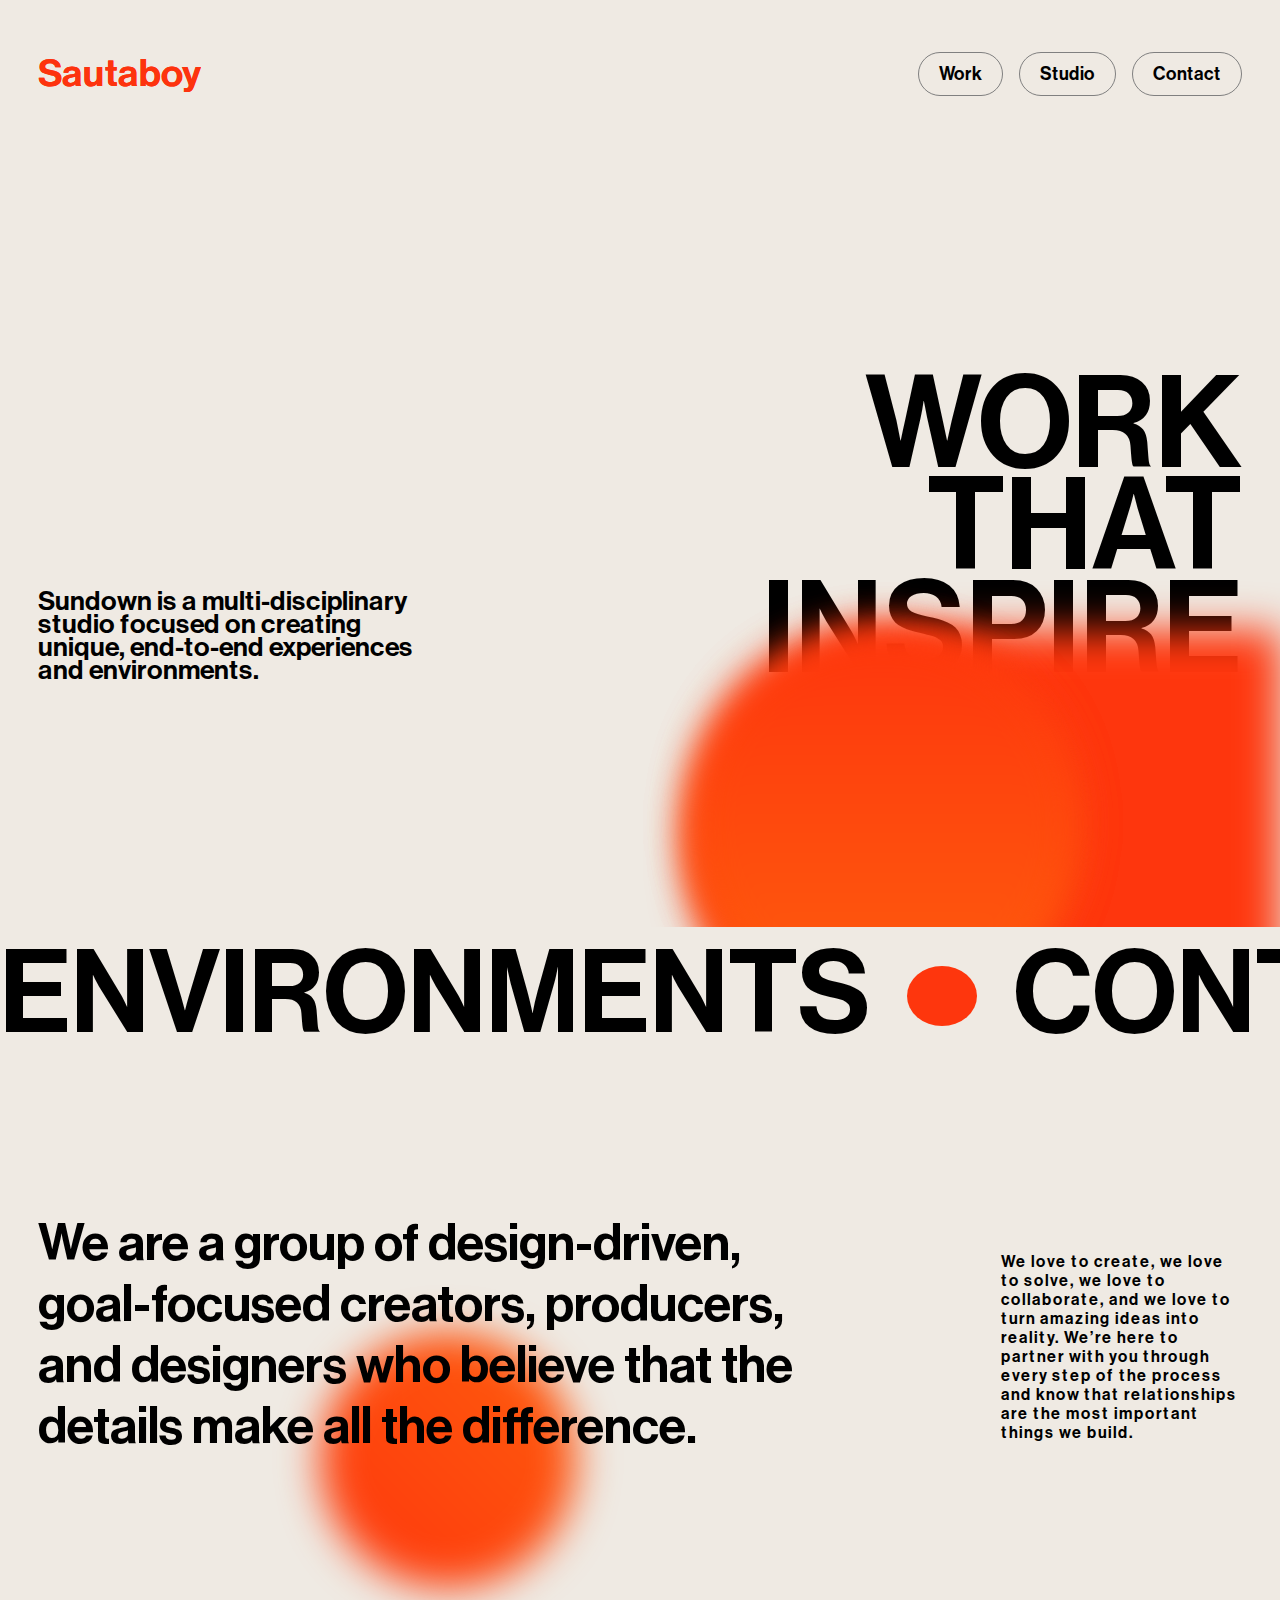
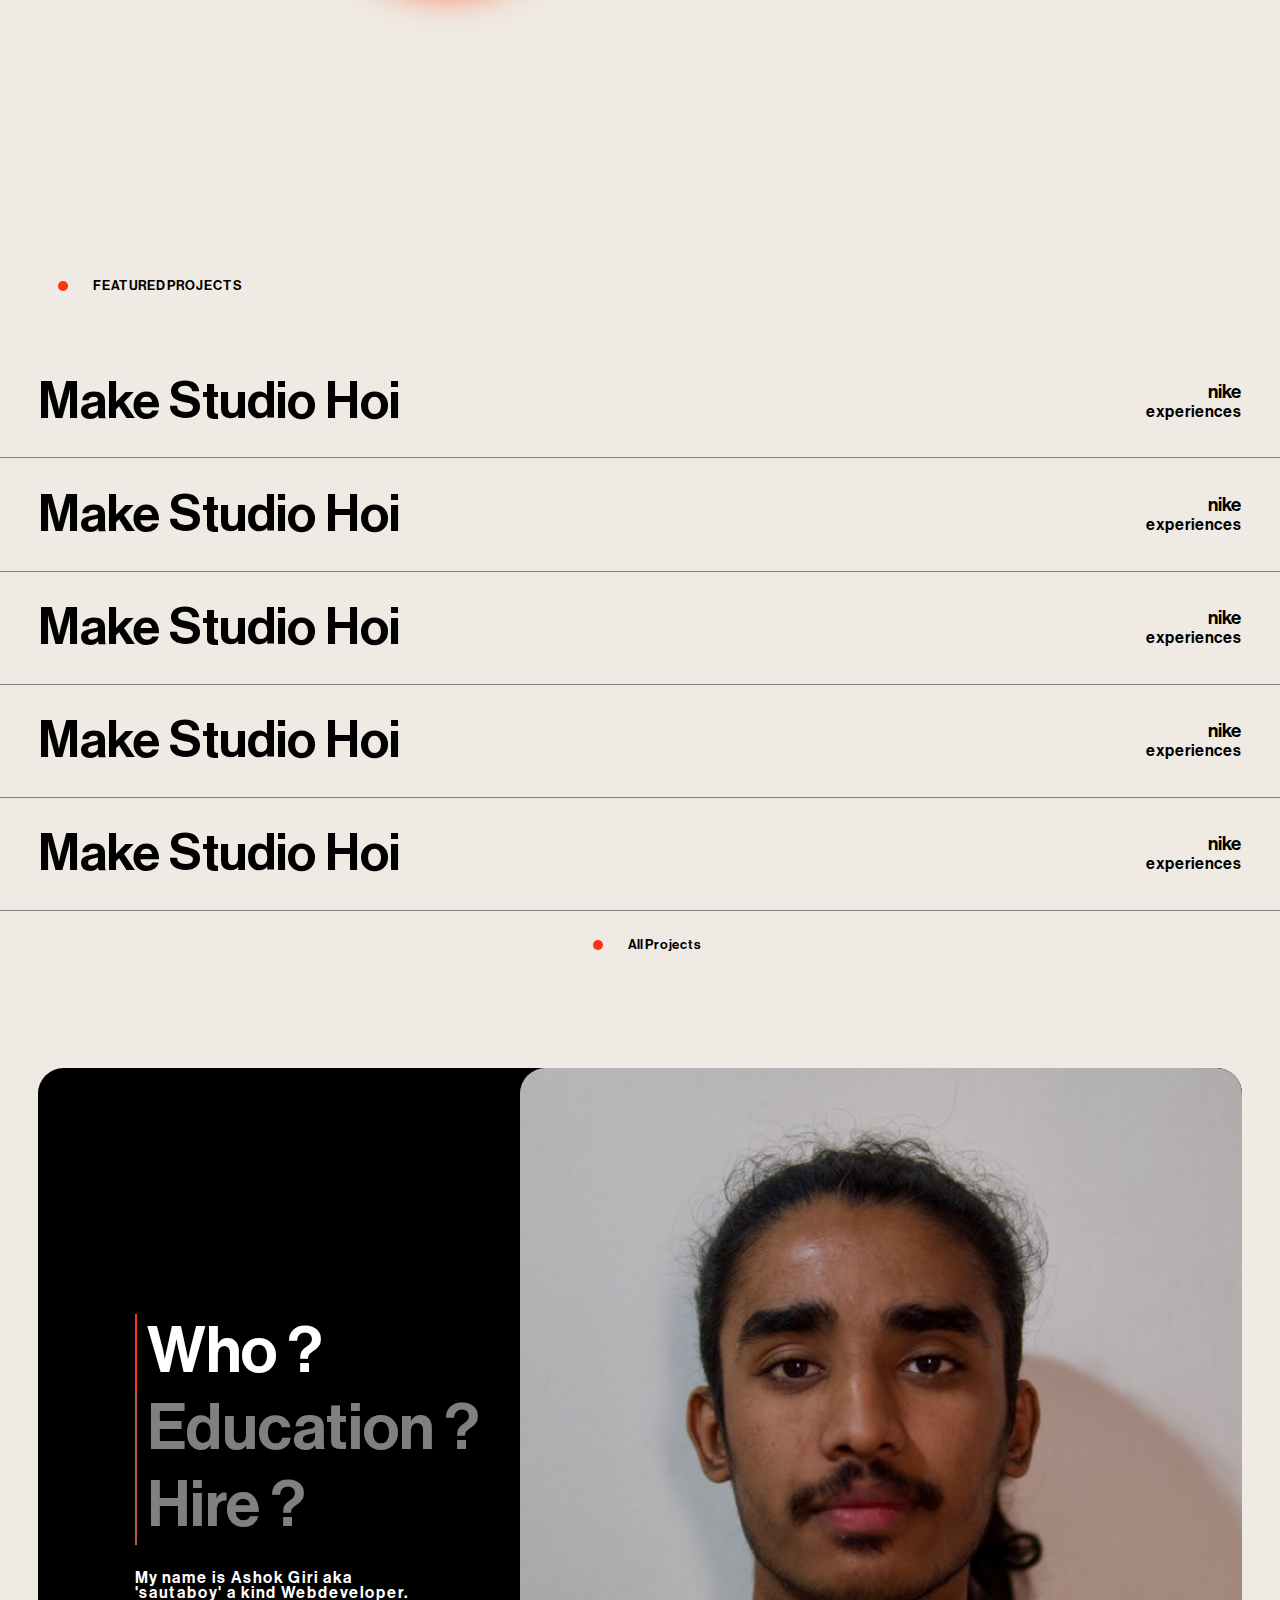
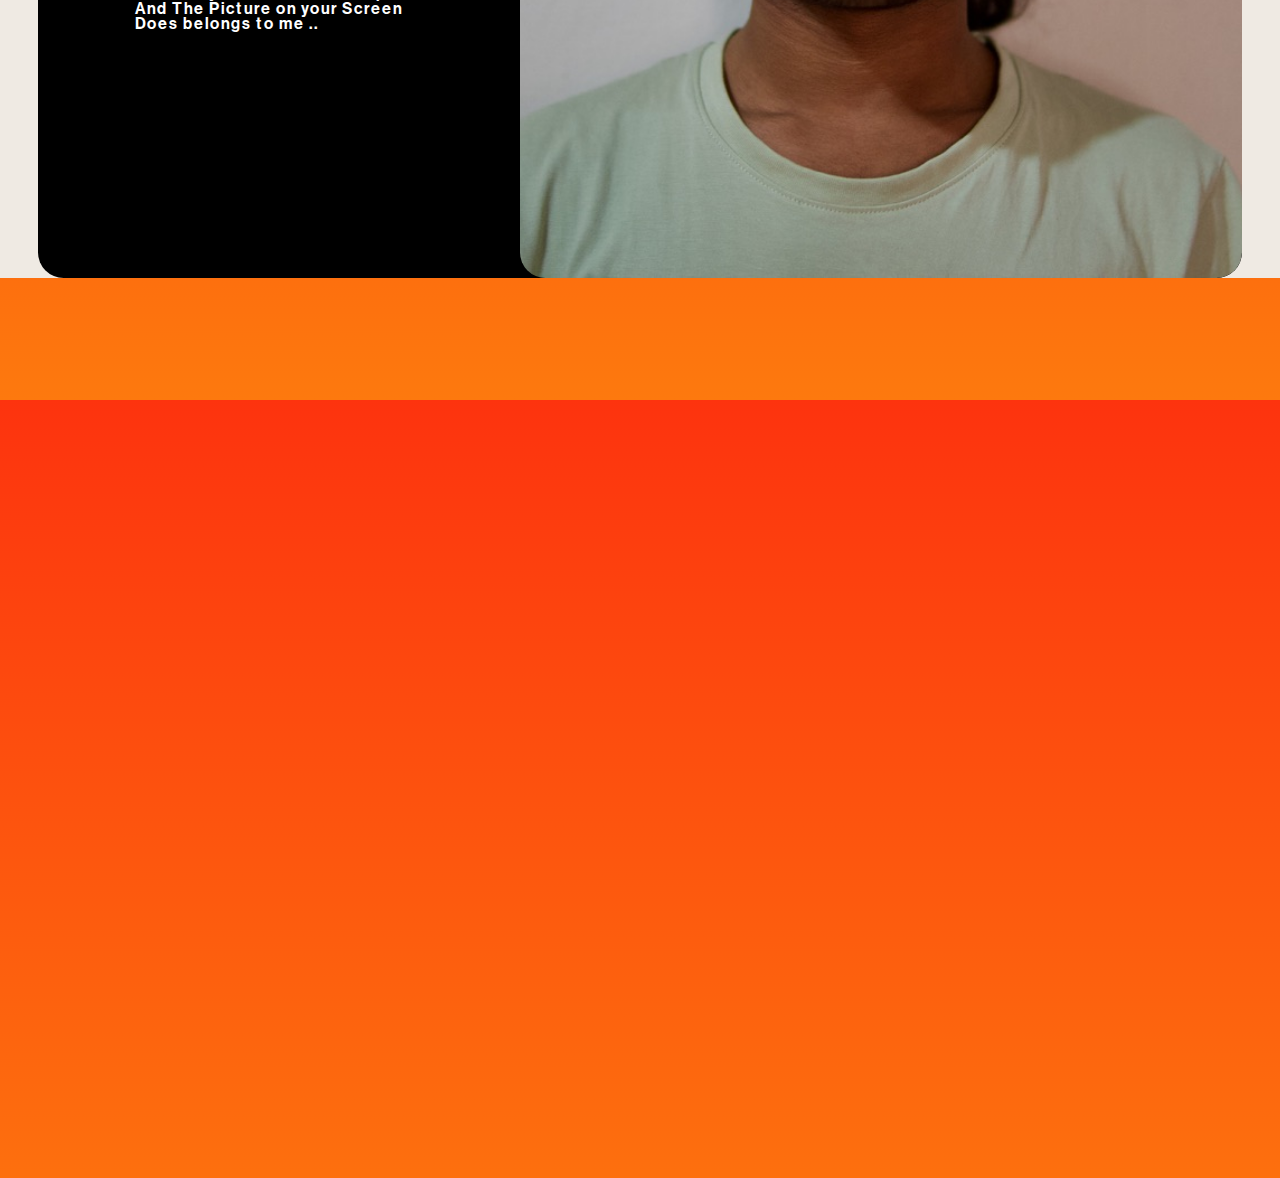
==== index.html @ 33986dba "done" ====
<!DOCTYPE html>
<html lang="en">

<head>
    <meta charset="UTF-8">
    <meta name="viewport" content="width=device-width, initial-scale=1.0">
    <title>Sundown Studio</title>
    <link rel="shortcut icon" href="./icon.png" type="image/x-icon">
    <link rel="stylesheet" href="https://cdn.jsdelivr.net/npm/locomotive-scroll@3.5.4/dist/locomotive-scroll.css">


    <link href="https://cdn.jsdelivr.net/npm/remixicon@4.1.0/fonts/remixicon.css" rel="stylesheet" />


    <link rel="stylesheet" href="style.css">

</head>

<body>


    <div id="main">
        <!-- <div class="loader">
            <h1>Work</h1>
            <h1>flow</h1>
            <h1>done</h1>
        </div> -->

        <div id="page-1" class="work">
            <nav>
                <a href="" class="sautaboy index-page">sautaboy</a>

                <!-- menu for phone -->
                <div class="phone-nav">
                    <a href="" class="sautaboy index-page">sautaboy</a>

                    <a class="menu-btn">
                        <i class="ri-close-line"></i>
                        <i class="ri-menu-line"></i>
                        <span>menu</span>
                    </a>

                </div>

                <div class="navlist">
                    <a href="/work.html">
                        <span>work</span>
                    </a>
                    <a href="">
                        <span>studio</span>
                    </a>
                    <a href="/contact.html">
                        <span>contact</span>
                    </a>

                </div>
            </nav>


            <div id="center">
                <div id="left">
                    <h3>Sundown is a multi-disciplinary studio focused on creating unique, end-to-end experiences and
                        environments.</h3>
                </div>
                <div id="right">
                    <h1>
                        WORK
                        <br>
                        THAT
                        <br>
                        INSPIRE
                    </h1>
                </div>
            </div>

            <div id="hero-shape">
                <div id="hero-1"></div>
                <div id="hero-2"></div>
                <div id="hero-3"></div>
            </div>

            <video
                src="https://player.vimeo.com/progressive_redirect/playback/822063732/rendition/1080p/file.mp4?loc=external&signature=79851f90dc501a79b69488c261bfb3c1db78d45a4eba6d058173e6f9576f6186"
                autoplay loop muted>
            </video>
        </div>
        <div id="page-2">
            <div id="moving-text">
                <div class="con">
                    <h1>ENVIRONMENTS
                    </h1>
                    <div class="circle"></div>
                    <h1>
                        CONTENT
                    </h1>
                    <div class="circle"></div>
                    <h1>EXPERIENCES
                    </h1>
                    <div class="circle"></div>

                </div>

                <div class="con">
                    <h1>ENVIRONMENTS</h1>
                    <div class="circle"></div>
                    <h1>
                        CONTENT
                    </h1>
                    <div class="circle"></div>
                    <h1>EXPERIENCES
                    </h1>
                    <div class="circle"></div>

                </div>
                <div class="con">
                    <h1>ENVIRONMENTS
                    </h1>
                    <div class="circle"></div>
                    <h1>
                        CONTENT
                    </h1>
                    <div class="circle"></div>
                    <h1>EXPERIENCES
                    </h1>
                    <div class="circle"></div>

                </div>


            </div>

            <div id="page-2-bottom">
                <div class="left">
                    <h1>We are a group of design-driven, goal-focused creators, producers, and designers who believe
                        that the details make all
                        the difference.</h1>
                </div>
                <div class="right">
                    <img src="https://assets-global.website-files.com/64d3dd9edfb41666c35b15b7/64d3dd9edfb41666c35b15d1_Holding_thumb-p-800.jpg"
                        alt="">
                    <p>
                        We love to create, we love to solve, we love to collaborate, and we love to turn amazing ideas
                        into reality. We’re here
                        to partner with you through every step of the process and know that relationships are the most
                        important things we
                        build.

                    </p>
                </div>
                <div id="gooey"></div>
            </div>
        </div>

        <!-- fixed image -->
        <div id="fixed-image">
        </div>
        <div id="page-3" class="elem-container">
            <div class="featured-project">
                <div class="circle dot"></div>
                <h5>FEATURED PROJECTS</h5>
                <i class="ri-arrow-down-double-line"></i>
            </div>
            <a href="#" class="elem"
                data-image="https://images.unsplash.com/photo-1682686581264-c47e25e61d95?q=80&w=3387&auto=format&fit=crop&ixlib=rb-4.0.3&ixid=M3wxMjA3fDF8MHxwaG90by1wYWdlfHx8fGVufDB8fHx8fA%3D%3D">
                <img src="" alt="">

                <h1>make studio hoi</h1>
                <div>
                    <h3>nike</h3>
                    <h4>experiences</h4>
                </div>
            </a>

            <a href="#" class="elem"
                data-image="https://images.unsplash.com/photo-1524005552021-ae918bff36ae?q=80&w=3387&auto=format&fit=crop&ixlib=rb-4.0.3&ixid=M3wxMjA3fDB8MHxwaG90by1wYWdlfHx8fGVufDB8fHx8fA%3D%3D">
                <img src="" alt="">
                <h1>make studio hoi</h1>
                <div>
                    <h3>nike</h3>
                    <h4>experiences</h4>
                </div>
            </a>
            <a href="#" class="elem"
                data-image="https://images.unsplash.com/photo-1494475673543-6a6a27143fc8?q=80&w=3387&auto=format&fit=crop&ixlib=rb-4.0.3&ixid=M3wxMjA3fDB8MHxwaG90by1wYWdlfHx8fGVufDB8fHx8fA%3D%3D">
                <img src="" alt="">

                <h1>make studio hoi</h1>
                <div>
                    <h3>nike</h3>
                    <h4>experiences</h4>
                </div>
            </a>
            <a href="#" class="elem"
                data-image="https://images.unsplash.com/photo-1501426026826-31c667bdf23d?q=80&w=2983&auto=format&fit=crop&ixlib=rb-4.0.3&ixid=M3wxMjA3fDB8MHxwaG90by1wYWdlfHx8fGVufDB8fHx8fA%3D%3D">
                <img src="" alt="">

                <h1>make studio hoi</h1>
                <div>
                    <h3>nike</h3>
                    <h4>experiences</h4>
                </div>
            </a>
            <a href="#" class="elem"
                data-image="https://images.unsplash.com/photo-1706743793262-cdc71138ea90?q=80&w=3387&auto=format&fit=crop&ixlib=rb-4.0.3&ixid=M3wxMjA3fDB8MHxwaG90by1wYWdlfHx8fGVufDB8fHx8fA%3D%3D">
                <img src="" alt="">

                <h1>make studio hoi</h1>
                <div>
                    <h3>nike</h3>
                    <h4>experiences</h4>
                </div>
            </a>
            <!-- many more -->
            <a href="#" class="many-more">
                <div class="circle dot"></div>
                <h5>all projects</h5>
                <i class="ri-arrow-right-double-fill"></i>
            </a>

        </div>


        <div id="page-4">
            <div id="left">
                <div>
                    <h1 image="./main-image.jpeg"
                        content="My name is Ashok Giri aka 'sautaboy' a kind Webdeveloper. And The Picture on your Screen Does belongs to me ..">
                        Who ?
                    </h1>
                    <h1 image="https://images.unsplash.com/photo-1474552226712-ac0f0961a954?q=80&w=3271&auto=format&fit=crop&ixlib=rb-4.0.3&ixid=M3wxMjA3fDB8MHxwaG90by1wYWdlfHx8fGVufDB8fHx8fA%3D%3D"
                        content="Project Content">
                        Education ?
                    </h1>
                    <h1 image="https://images.unsplash.com/photo-1513279922550-250c2129b13a?q=80&w=3270&auto=format&fit=crop&ixlib=rb-4.0.3&ixid=M3wxMjA3fDB8MHxwaG90by1wYWdlfHx8fGVufDB8fHx8fA%3D%3D"
                        content="If you want to hire me Hire , Dont Wan't to hire ? Fuck Up">
                        Hire ?
                    </h1>
                </div>

                <p>

                </p>
            </div>
            <div id="right">
                <div id="image"></div>
            </div>

        </div>
    </div>


    <div id="page-6">

    </div>


    </div>



    <div id="footer">
        <form id="first" action="/index.html">
            <div>
                <h1>work</h1>
                <h1>code</h1>
                <h1>contact</h1>
            </div>
            <div>
                <p>
                    Get industry insights and creative
                    <br>
                    inspiration straight to your inbox.
                </p>
                <label for="">
                    <input type="text" name="email" id="" placeholder="email me">
                    <button>
                        <i class="ri-arrow-right-line"></i>
                    </button>
                </label>
            </div>
        </form>

        <span id="sautaboy">
            <h1 id="s">s</h1>
            <h1>autaboy</h1>
        </span>

        <div id="socialMedia">
            <a href="">
                Copyright © Sundown Studio
            </a>
            <a href="https://x.com/sautaboy" target="_blank">X</a>
            <a href="https://instagram.com/sautaboy" target="_blank">Instagram</a>
            <a href="https://www.linkedin.com/in/ashok-giri-5393322a2/" target="_blank">LinkedIn</a>
        </div>

        <div id="footer-gooey"></div>

    </div>


    <script src="https://cdn.jsdelivr.net/npm/locomotive-scroll@3.5.4/dist/locomotive-scroll.js"></script>



    <script src="https://cdnjs.cloudflare.com/ajax/libs/gsap/3.12.5/ScrollTrigger.min.js"
        integrity="sha512-onMTRKJBKz8M1TnqqDuGBlowlH0ohFzMXYRNebz+yOcc5TQr/zAKsthzhuv0hiyUKEiQEQXEynnXCvNTOk50dg=="
        crossorigin="anonymous" referrerpolicy="no-referrer"></script>


    <script src="script.js"></script>
</body>

</html>
---- style.css ----
@font-face {
    font-family: neu;
    src: url(./moto.ttf);
}

@font-face {
    font-family: neuThin;
    src: url(./NeueHaasDisplayThin.ttf);
}




* {
    margin: 0;
    padding: 0;
    list-style: none;
    text-decoration: none;
    box-sizing: border-box;
    font-family: neu;

}

html,
body {
    background: linear-gradient(#FD330E, #fd790e);
    height: 100vh;
    width: 100%;
}

.loader {
    height: 100vh;
    position: fixed;
    top: 0;
    width: 100vw;
    z-index: 999;
    background: #000;
    transition: .3s ease-in-out;
    display: flex;
    flex-direction: column;
    align-items: center;
    justify-content: center;

}



.loader h1 {
    font-size: 3vw;
    text-transform: capitalize;
    color: #fff;
    color: transparent;
    background: linear-gradient(to right, orange, red);
    -webkit-background-clip: text;
    position: absolute;
    opacity: 0;
    animation: loadText 1s linear;
}

.loader h1:nth-child(1) {
    animation-delay: 1s;
}

.loader h1:nth-child(2) {
    animation-delay: 2s;
}

.loader h1:nth-child(3) {
    animation-delay: 3s;
}

@keyframes loadText {
    0% {
        opacity: 0;
    }

    10% {
        opacity: 1;
    }

    90% {
        opacity: 1;
    }

    100% {
        opacity: 0;
    }
}

.menu-btn {
    display: none;
}

.sautaboy.index-page {
    color: #FD330E;
    font-size: 3vw;
    text-transform: capitalize;
    position: relative;
    overflow: hidden;
}

.sautaboy.index-page::after {
    content: "Sautaboy";
    position: absolute;
    width: 100%;
    height: 20px;
    color: #FD330E;
    transition: .2s ease-in-out;
    left: 0;
    top: 0;
}


.sautaboy.index-page:hover::after {
    top: -100%;
}


body,
html {
    height: 100%;
    width: 100%;
}

#main {
    position: relative;
    z-index: 10;
}

#page-1 {
    min-height: 100vh;
    width: 100%;
    position: relative;
    padding: 2vw 3vw;
    background: #EFEAE3;
}

#page-1 nav {
    display: flex;
    justify-content: space-between;
    align-items: center;
    padding: 2vw 0;
}

.navlist {
    display: flex;
    gap: 1rem;
    align-items: center;
}

.navlist a,
.menu-btn {
    font-size: 18px;
    text-transform: capitalize;
    border: 1px solid gray;
    border-radius: 50px;
    padding: 10px 20px;
    font-weight: 100;
    position: relative;
    overflow: hidden;
    color: #000;
    pointer-events: initial;
}

.navlist a:hover span {
    color: white;
    position: relative;
    z-index: 9;
}

.phone-nav .sautaboy.index-page {
    display: none;
}


.navlist a::after {
    content: "";
    position: absolute;
    height: 100%;
    width: 100%;
    background: #000;
    left: 0;
    bottom: -100%;
    border-radius: 50%;
    transition: .2s ease-in-out;
}

.navlist a:hover::after {
    bottom: 0;
    border-radius: 0%;
}

#center {
    width: 100%;
    height: 65vh;
    display: flex;
    justify-content: space-between;
    align-items: flex-end;
    padding-bottom: 2vw;
}

#center #left h3 {
    width: 30vw;
    font-size: 2vw;
    font-family: neu;
    font-size: 2.1vw;
    line-height: 1.8vw;
}

#center #right h1 {
    font-size: 10vw;
    line-height: 8vw;
    text-align: right;
}

#page-1 video {
    width: 100%;
    border-radius: 15px;
    margin-top: 3vw;
    position: relative;

}

#hero-shape {
    position: absolute;
    right: 0;
    width: 46vw;
    height: 36vw;
    top: 70vh;

}

#hero-1 {
    height: 100%;
    width: 100%;
    background: #FE360D;
    border-top-left-radius: 50%;
    border-bottom-left-radius: 50%;
    filter: blur(20px);
    position: absolute;
}

#hero-2 {
    width: 100%;
    border-top-left-radius: 50%;
    border-bottom-left-radius: 50%;
    filter: blur(20px);
    height: 30vw;
    width: 30vw;
    border-radius: 50%;
    position: absolute;
    animation: anime2 3s linear infinite alternate;
    background: linear-gradient(#FE360D, #fe5d0d);
}

#hero-3 {
    height: 30vw;
    width: 30vw;
    background: linear-gradient(#FE360D, #fe5d0d);
    border-radius: 50%;
    filter: blur(20px);
    position: absolute;
    animation: anime1 2s linear infinite alternate;
}

@keyframes anime1 {
    from {
        transform: translate(10%, 10%);
    }

    to {
        transform: translate(-10%, 10%);
    }
}

@keyframes anime2 {
    from {
        transform: translate(53%, 10%);
    }

    to {
        transform: translate(-10%, 10%);
    }
}

#page-2 {
    min-height: 100vh;
    width: 100%;
    position: relative;
    background: #EFEAE3;
}


#moving-text {
    display: flex;
    align-items: center;
    overflow-x: auto;
}

#moving-text::-webkit-scrollbar {
    display: none;
}

.con {
    display: flex;
    gap: 1rem;
    align-items: center;
    animation: moveText 10s linear infinite;
}

.con h1 {
    font-size: 9vw;
}

.circle {
    background: #FE360D;
    height: 60px;
    width: 70px;
    border-radius: 50%;
    margin: 0 20px;
}

@keyframes moveText {
    from {
        transform: translateX(0);
    }

    to {
        transform: translateX(-100%);
    }
}

#page-2-bottom {
    width: 100%;
    display: flex;
    justify-content: space-between;
    min-height: 60vh;
    align-items: center;
    padding: 0 3vw;
}

#page-2-bottom .left {
    width: 60vw;
}

#page-2-bottom .left h1 {
    font-size: 4vw;
    position: relative;
    z-index: 1;
}

#page-2-bottom .right {
    width: 20%;
    display: flex;
    flex-direction: column;
    gap: 2vw;
    letter-spacing: 1px;
}

#page-2-bottom .right img {
    border-radius: 10px;
    font-family: neu;
    pointer-events: none;
}

#gooey {
    height: 20vw;
    width: 20vw;
    border-radius: 50%;
    background: linear-gradient(to top right, #FE360D, #fe5d0d);
    position: absolute;
    left: 25%;
    top: 45%;
    filter: blur(20px);
    animation: gooey 3s linear infinite alternate;
}

@keyframes gooey {
    from {
        transform: translate(10%, -10%) skew(0);
    }

    to {
        transform: translate(-10%, 10%)skew(10deg);
    }
}

#page-3 {
    min-height: fit-content;
    width: 100%;
    position: relative;
    display: flex;
    flex-direction: column;
    background: #EFEAE3;
}

.featured-project {
    padding: 4vw 3vw;
    display: flex;
    align-items: center;
    justify-content: flex-start;
    gap: 5px;
}

.circle.dot {
    height: 10px;
    width: 10px;
    background: #FD330E;
}

.featured-project i {
    color: #111;
}

#page-3 .elem {
    display: flex;
    justify-content: space-between;
    padding: 2vw 3vw;
    align-items: center;
    border-bottom: 1px solid gray;
    position: relative;
    overflow: hidden;
    color: #000;
    pointer-events: initial;
}

#page-3 .elem h1 {
    font-size: 4vw;
    text-transform: capitalize;
}

#page-3 .elem div {
    display: flex;
    flex-direction: column;
    text-align: right;
}

#page-3 .elem img {
    display: none;
}

#page-3 .elem::after {
    content: "";
    position: absolute;
    background: #FF9832;
    width: 100%;
    height: 100%;
    left: 0;
    top: -100%;
    transition: .2s ease-in-out;
}

#page-3 .elem:hover::after {
    top: 0%;
}

#page-3 .elem:hover h1,
#page-3 .elem:hover div {
    position: relative;
    z-index: 9;
    background-image: url();
}

#fixed-image {
    width: 25vw;
    border-radius: 20px;
    height: 33vw;
    position: fixed;
    left: 50%;
    top: 30%;
    z-index: 9;
    display: none;
    background-repeat: no-repeat;
    background-size: cover;
    background-position: center;
    content-visibility: none;
    pointer-events: none;
}

#page-4 {
    min-height: 100vh;
    background: #EFEAE3;
    width: 100%;
    padding: 0 3vw;
    display: flex;
    justify-content: space-between;
    align-items: flex-end;

}

#page-4 #left {
    background: #000;
    width: 40%;
    height: 90vh;
    color: #fff;
    display: flex;
    align-items: center;
    justify-content: center;
    flex-direction: column;
    gap: 2vw;
    border-top-left-radius: 2vw;
    border-bottom-left-radius: 2vw;
}

#page-4 #left div {
    border-left: 2px solid gray;
    width: 60%;
    padding-left: 10px;
    display: flex;
    flex-direction: column;
}

#page-4 #left h1 {
    font-size: 5vw;
    text-wrap: nowrap;
    text-transform: capitalize;
    width: 60%;
    position: relative;
    cursor: pointer;
    opacity: .5;
}

#page-4 #left h1::before {
    content: "";
    position: absolute;
    left: -12px;
    height: 100%;
    background: #FD330E;
    width: 2px;
}

#page-4 #left p {
    width: 60%;
    letter-spacing: 1px;
    line-height: 1.2vw;
}

#page-4 #right {
    width: 60%;
    background: #000;
    height: 90vh;
    overflow: hidden;
    border-top-right-radius: 2vw;
    border-bottom-right-radius: 2vw;
}

#page-4 #right #image {
    height: 100%;
    width: 100%;
    background-size: cover;
    background-position: center;
    background-repeat: no-repeat;
    border-radius: 2vw;
    transition: .3s ease-in-out;
}


#page-5 {
    background: #EFEAE3;

    width: 100%;
    margin: 0 auto;
    min-height: 70vh;
    padding: 3vw;
    overflow: hidden;
    position: relative;
    display: flex;
    justify-content: flex-start;
    align-items: center;
    gap: 1vw;
    overflow-x: scroll;
}


.swiper-slide {
    text-align: center;
    font-size: 18px;
    display: flex;
    justify-content: center;
    align-items: center;
    min-width: calc(100% / 3);
    border-left: 1px solid gray;
    display: flex;
    flex-direction: column;
    padding: 1vw;
    min-height: 30vh;
    position: relative;
    justify-content: flex-end;
}

#page-5::-webkit-scrollbar {
    display: none;
}


.swiper-slide img {
    display: block;
    width: 110px;
    height: 110px;
    position: absolute;
    top: 5px;
    left: 5px;
}

#page-5 #circle {
    background: #FD330E;
    height: 120px;
    width: 120px;
    position: absolute;
    border-radius: 50%;
    display: flex;
    align-items: center;
    justify-content: center;
    transform: translate(-50%, -50%);
    display: none;
}

.many-more {
    text-align: center;
    margin: 2vw 0;
    text-transform: capitalize;
    display: flex;
    justify-content: center;
    align-items: center;
    gap: 5px;
    color: #000;
    /* cursor:all-scroll; */
}




#page-6 {
    height: 100vh;
}


#footer {
    height: 100vh;
    width: 100%;
    position: fixed;
    bottom: 0;
    z-index: 0;
    left: 0;
    background: linear-gradient(to right, #FD330E, #fd790e);
    width: 100%;
    overflow-x: hidden;
}

#footer #first {
    display: flex;
    justify-content: space-between;
    position: relative;
    top: 25%;
    padding: 0 3vw;
    align-items: center;
    color: #fff;
}

#footer #first div:nth-child(1) {
    display: flex;
    flex-direction: column;
    font-size: 1.2vw;
    text-transform: capitalize;
}

#footer #first div:nth-child(2) p {
    font-size: 1.3vw;
    letter-spacing: 2px;
}

#footer #first div:nth-child(2) {
    display: flex;
    flex-direction: column;
    gap: 1vw;
    width: 30%;
}

#footer #first div:nth-child(2) label {
    width: 100%;
    position: relative;
}


#footer #first div:nth-child(2) label input {
    width: 100%;
    padding: 2vh 0;
    text-transform: capitalize;
    background: none;
    outline: none;
    border: none;
    border-bottom: 1px solid rgba(142, 90, 90, 0.779);
    pointer-events: initial;
    color: #fff;
    display: flex;
    align-items: center;
    justify-content: space-between;
}

::placeholder {
    color: #ffffff80;
    letter-spacing: 1px;
}

#footer #first div:nth-child(2) label button {
    display: flex;
    align-items: center;
    position: absolute;
    right: 0;
    top: 50%;
    transform: translate(-50%, -50%);
    padding: 2px;
    cursor: pointer;
    border: none;
    border-radius: 50%;
}


#sautaboy {
    position: absolute;
    bottom: 5vh;
    font-weight: 800;
    text-align: center;
    text-transform: uppercase;
    width: 100%;
    display: flex;
    align-items: center;
    justify-content: center;
    z-index: 1;
}

#sautaboy h1 {
    font-size: 23vw;
    text-transform: lowercase;
    letter-spacing: 2px;
    color: #fff;
}

#sautaboy #s {
    text-transform: uppercase;
}

#socialMedia {
    background: #000;
    width: 100%;
    padding: 3vh 3vw;
    position: absolute;
    bottom: 0;
    display: flex;
    justify-content: space-between;
    border: 1px solid gray;
    border-left: none;
    border-right: none;
    z-index: 1;
}

#socialMedia a {
    color: #fff;
    letter-spacing: 1px;
    font-size: 1vw;
    pointer-events: initial;
}

#footer-gooey {
    background: #000;
    width: 110%;
    height: 70vh;
    border-top-left-radius: 80%;
    border-top-right-radius: 40%;
    filter: blur(30px);
    left: -5%;
    position: absolute;
    bottom: 0;
    z-index: 0;
    animation: foooterGooey 15s linear infinite alternate;
}

@keyframes foooterGooey {
    from {
        transform: translate(0%, 10%);
        border-top-right-radius: 10%;
        border-top-left-radius: 30%;
        border-top-left-radius: 90%;
    }

    to {
        transform: translate(0%, 10%);
        border-top-right-radius: 100%;
        border-top-left-radius: 10%;
        height: 40vh;
    }
}


@media (max-width: 920px) {

    .sautaboy.index-page {
        display: none;
    }


    .navlist {
        flex-direction: column;
        width: 100%;
        top: 10vh;
        position: absolute;
        text-align: right;
        align-items: flex-end;
        line-height: 3vh;
        border-top: 1px solid gray;
        padding: 3vh 1vh;
        height: 90vh;
        z-index: 9;
        transform: translateY(-150%);
        transition: .5s ease-in-out;
        gap: 1vh;
        background: #EFEAE3;
        height: 40vh;
    }

    .navlist.open {
        transform: translateY(0%);
    }

    .navlist a {
        border: none;
        font-size: 7vh;
        text-transform: uppercase;
        width: 100%;
        border-radius: 0px;
    }

    .navlist a:hover span {
        color: #000;
    }

    .navlist a::after {
        background: none;
        color: #000;
    }

    .menu-btn {
        display: flex;
        align-items: center;
        justify-content: space-between;
        gap: 10px;
    }

    .menu-btn i:nth-child(1) {
        display: none;
    }

    #page-1 {
        padding: 0;
    }

    #page-1 nav {
        padding: 0;
    }

    .phone-nav {
        display: flex;
        justify-content: space-between;
        position: relative;
        top: 0;
        width: 100%;
        align-items: center;
        overflow: hidden;
        height: 10vh;
        background: #EFEAE3;
        z-index: 999;
        padding: 0 3vw;
    }

    .phone-nav .sautaboy.index-page {
        display: block;
        font-size: 4vh;
        transition: .5s ease-in-out;
    }

    .phone-nav .sautaboy.index-page.open {
        font-size: 4vh;
        opacity: 0;
    }

    #center {
        width: 100%;
        height: initial;
        padding: 5vh 3vw;
        flex-direction: column-reverse;
        align-items: flex-end;
        gap: 2vh;
    }

    #center #left h3 {
        width: 80%;
        font-size: 3vh;
        line-height: initial;
        text-align: left;
    }


    #center #right h1 {
        font-size: 7vh;
        line-height: initial;
        text-align: right;
    }

    #hero-shape {
        top: 60vh;

    }

    #moving-text {
        padding-top: 2vh;
    }

    .con h1 {
        font-size: 5vh;
    }

    .circle {
        height: 30px;
        width: 30px;
        margin: 0 10px;
    }

    #page-2 {
        min-height: fit-content;
        padding: 6vh 0;
    }

    #page-2-bottom {
        flex-direction: column;
        align-items: center;
        justify-content: center;
        gap: 5vh;
        padding-top: 5vh;
        align-items: start;
    }


    #page-2-bottom .left {
        width: 90%;
    }

    #page-2-bottom .left h1 {
        font-size: 30px;
        position: relative;
        z-index: 1;
    }

    #page-2-bottom .right {
        width: 70%;
        gap: 3vh;
        position: relative;
        z-index: 1;
        font-size: 18px;
        font-family: neuThin;
    }

    #gooey {
        height: 40vh;
        width: 40vh;
        top: 35%;
    }

    #page-3 .elem {
        padding: 6vh 3vw;
        height: 60vh;
        flex-direction: column;
        align-items: flex-start;
        text-align: left;
        justify-content: flex-end;
        gap: 2vh;
    }

    #page-3 .elem div {
        text-align: left;
    }

    #page-3 .elem img {
        display: block;
        height: 80%;
        width: 100%;
        border-radius: 20px;
        object-fit: cover;
    }

    #page-3 .elem::after {
        content: "";
        position: absolute;
        background: transparent;
        width: 100%;
        height: 100%;
        left: 0;
        top: -100%;
        transition: .2s ease-in-out;
    }

    #page-3 .elem:hover::after {
        top: 0%;
    }


    #page-4 {
        flex-direction: column;
        align-items: center;
        justify-content: center;
    }

    #page-4 #left h1 {
        font-size: 5vh;
        width: 100%;
    }

    #page-4 #left p {
        width: 60%;
        letter-spacing: 1px;
        line-height: initial;
    }

    #page-4 #left {
        width: 100%;
        height: 45vh;
        gap: 4vh;
        border-radius: initial;

    }

    #page-4 #right {
        width: 98%;
        height: 45vh;
        border-radius: initial;
        overflow: initial;
        border-radius: 5vh;
        position: relative;
        bottom: 2vh;
    }

    #footer {
        height: 70vh;
        overflow: hidden;
        bottom: 0;
    }


    #page-1,
    #page-2,
    #page-3,
    #page-4 {
        overflow-x: hidden;
    }

    #page-6 {
        height: 70vh;
    }

    #footer #first {
        top: initial;
        align-items: flex-start;
        top: 10%;
        flex-direction: column;
        width: 100%;
        gap: 3vh;

    }

    #footer #first div:nth-child(2) {
        width: 100%;
    }


    #footer #first div:nth-child(1) {
        font-size: 1.6vh;
    }

    #footer #first div:nth-child(2) p {
        font-size: 1.6vh;
        width: 100%;
    }

    #footer #first div:nth-child(2) label {

        margin-top: 3vh;
    }

    #sautaboy {
        position: absolute;
        bottom: 14vh;
    }

    #sautaboy h1 {
        font-size: 22vw;
    }

    #socialMedia {
        flex-wrap: wrap;
        gap: 2vh;
        justify-content: flex-start;
    }

    #socialMedia a {
        font-size: 2vh;
    }

    #footer-gooey {
        background: #000;
        width: 100%;
        height: 20vh;
        border-top-left-radius: 50%;
        border-top-right-radius: 40%;
        filter: blur(30px);
        left: -5%;

    }


}
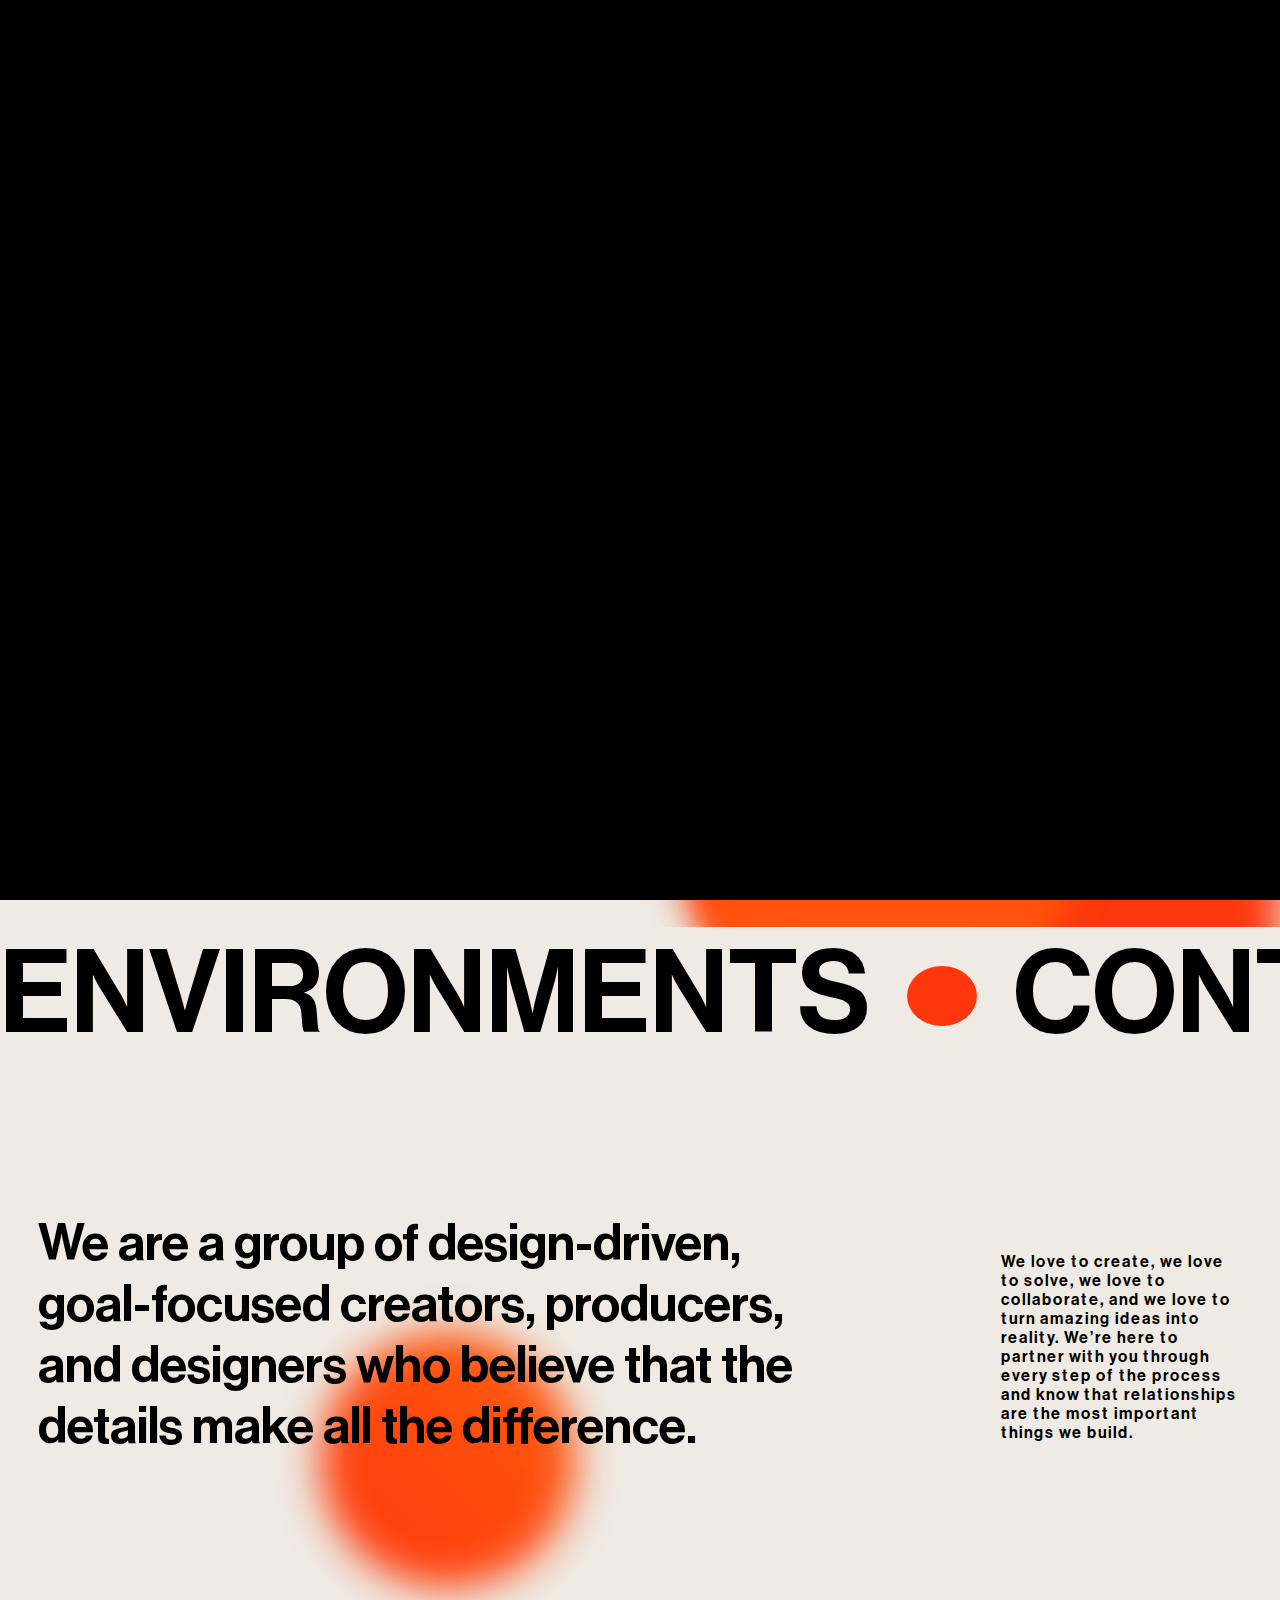
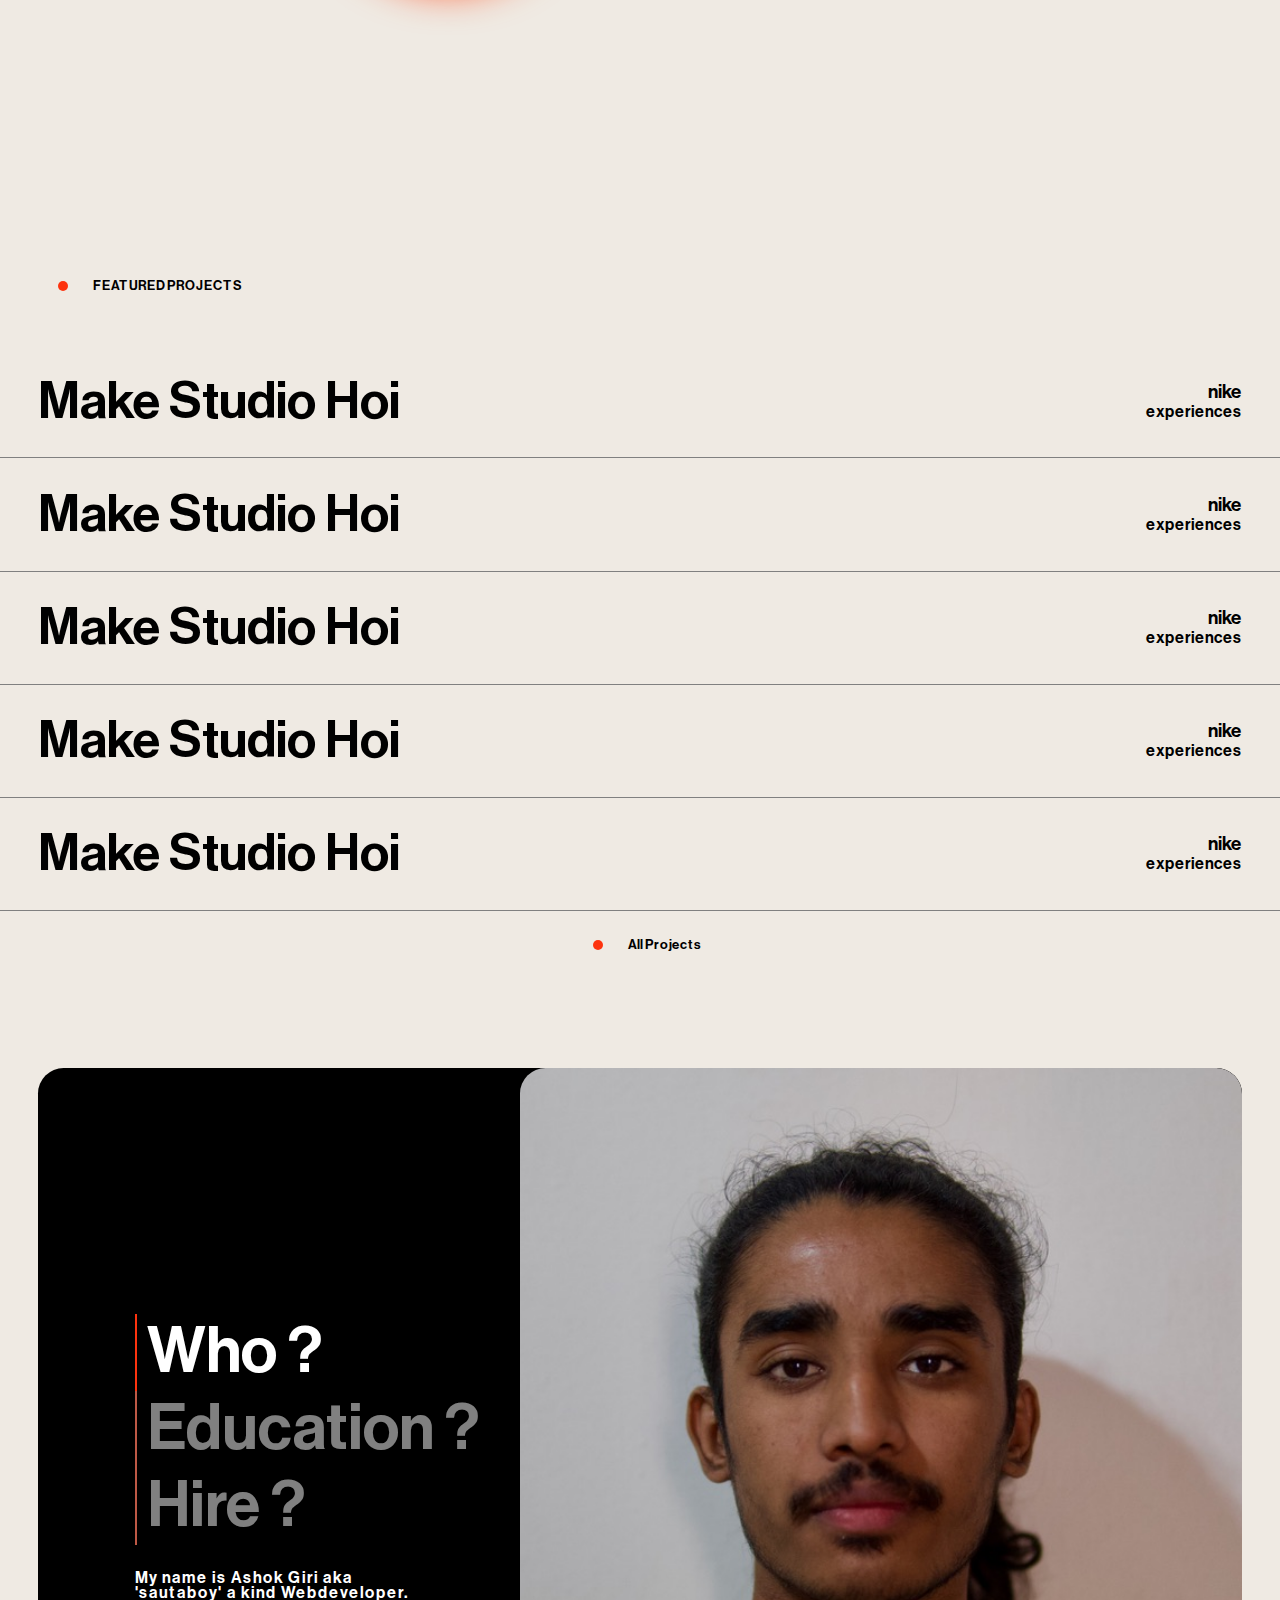
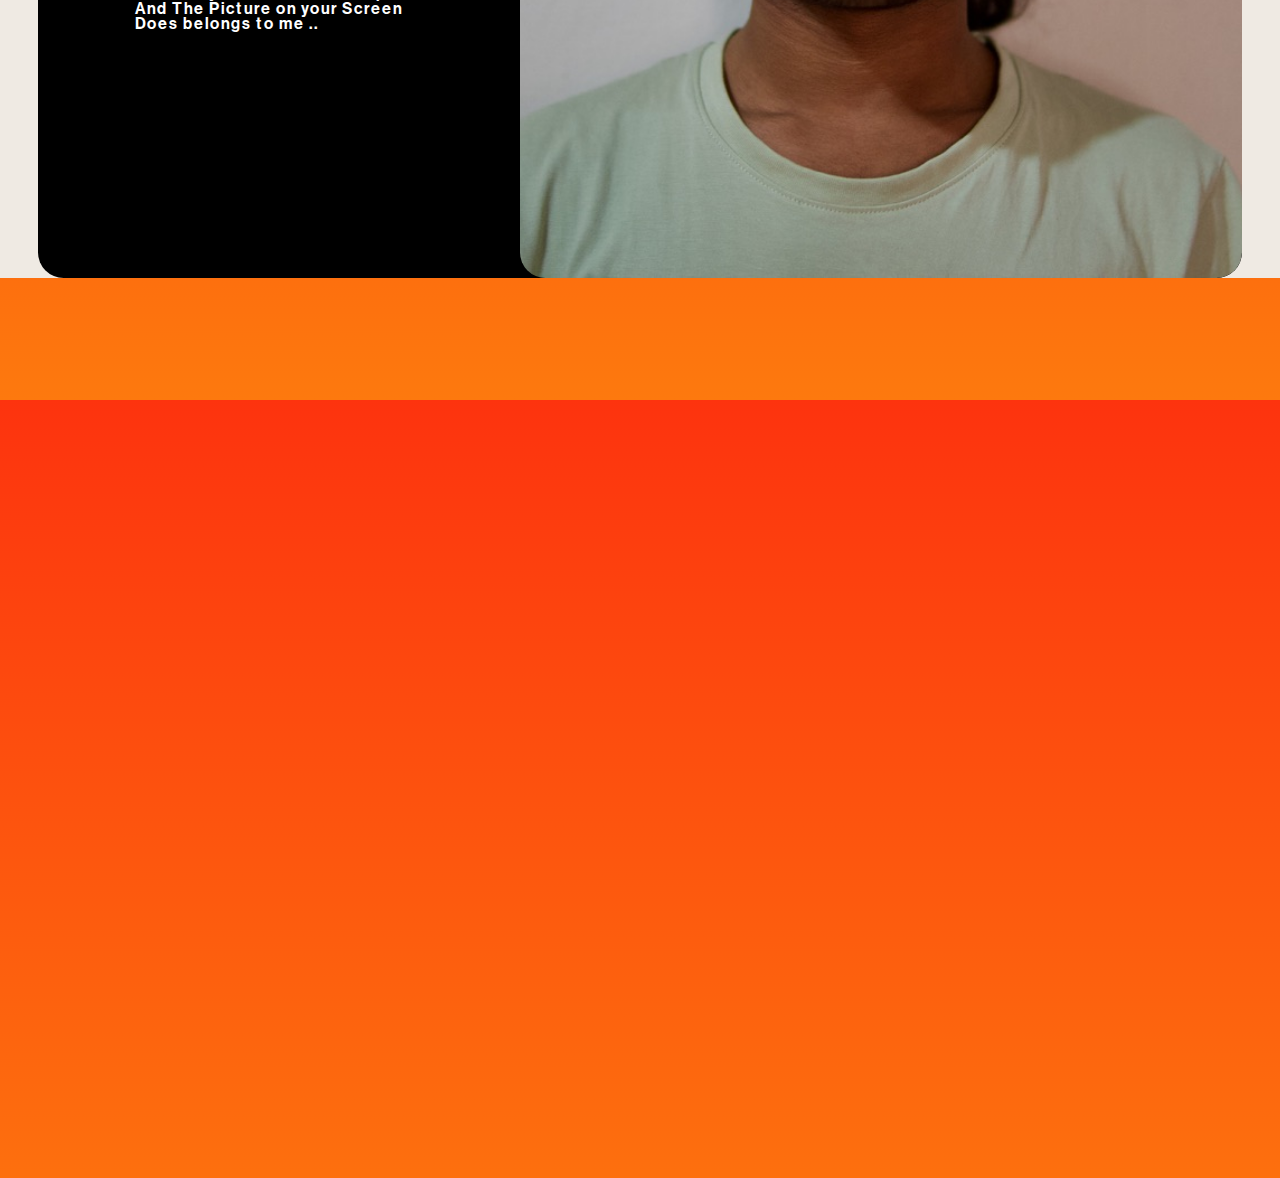
==== commit cb33a391: "loader added" ====
--- a/index.html
+++ b/index.html
@@ -20,11 +20,11 @@
 
 
     <div id="main">
-        <!-- <div class="loader">
-            <h1>Work</h1>
-            <h1>flow</h1>
-            <h1>done</h1>
-        </div> -->
+        <div class="loader">
+            <h1>Ready</h1>
+            <h1>Set</h1>
+            <h1>Go</h1>
+        </div>
 
         <div id="page-1" class="work">
             <nav>
--- a/style.css
+++ b/style.css
@@ -41,6 +41,10 @@
     align-items: center;
     justify-content: center;
 
+}
+
+#main {
+    background: #dadada;
 }
 
 
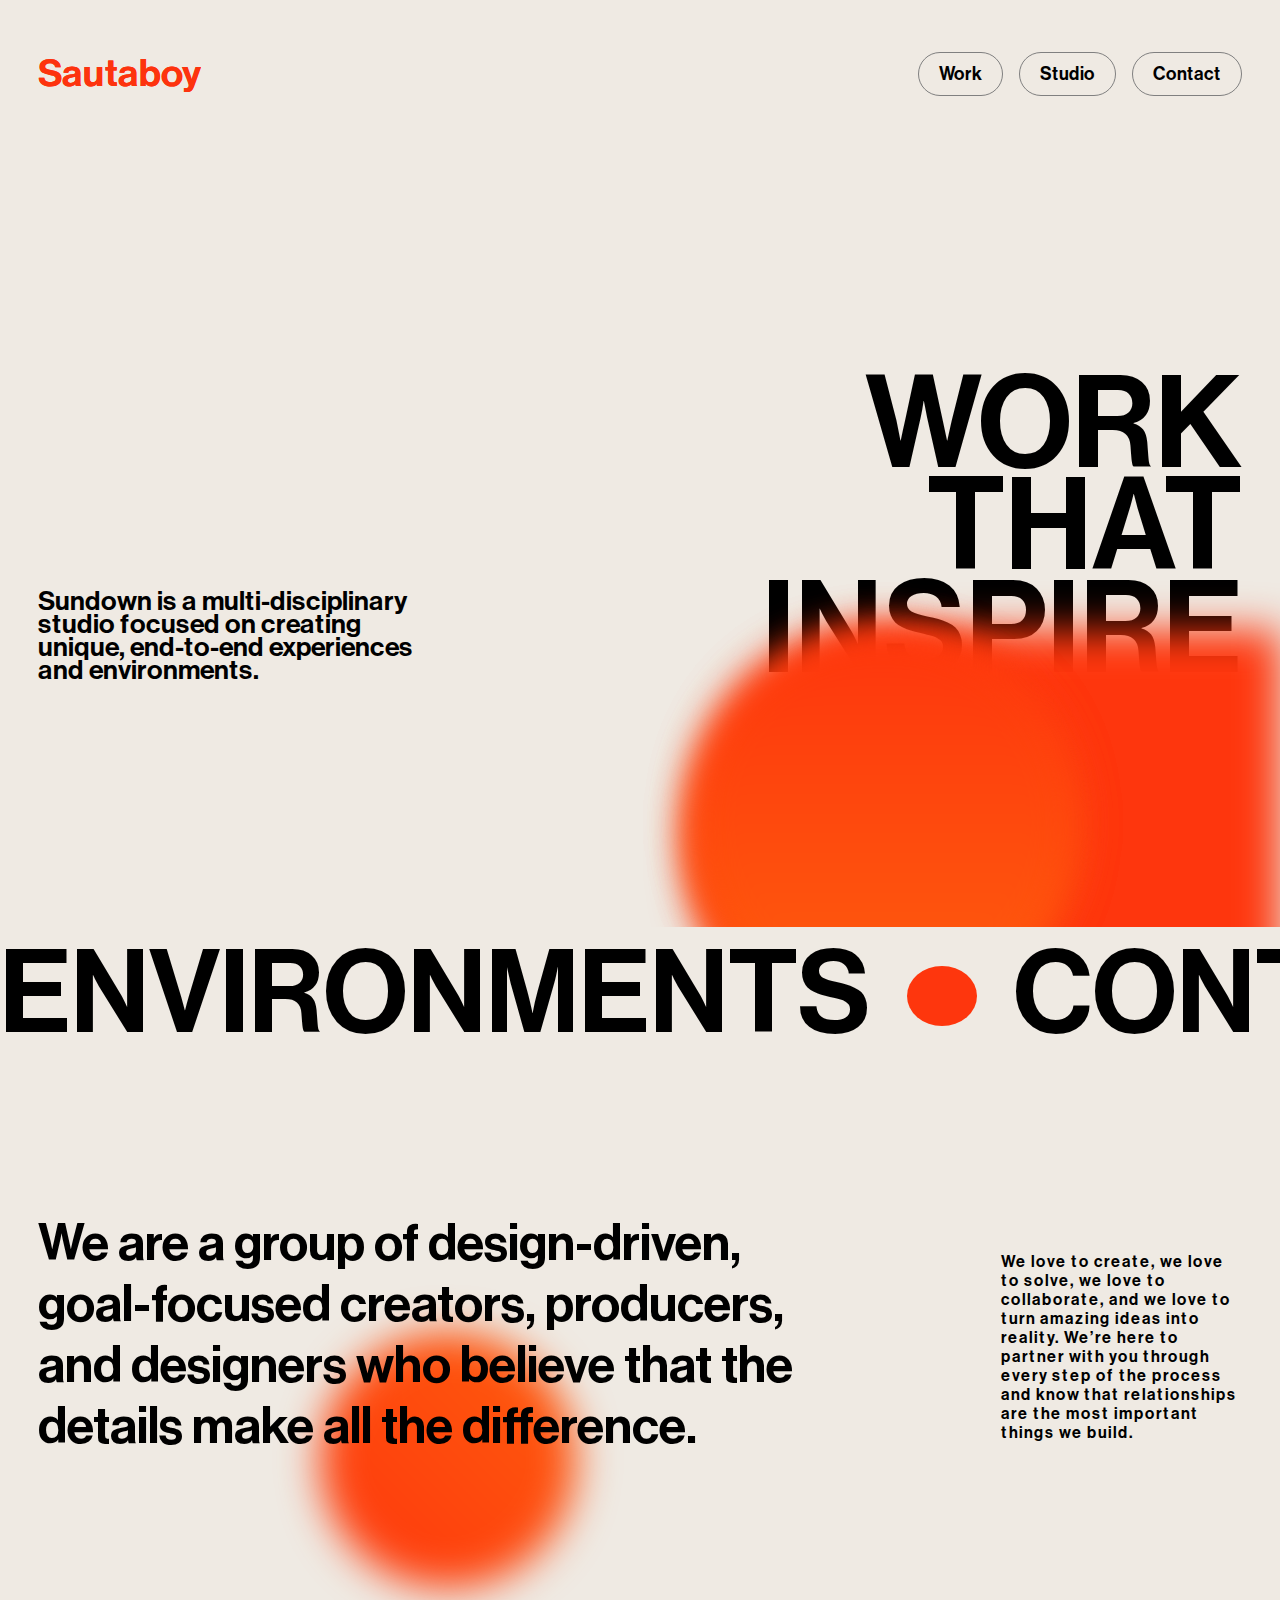
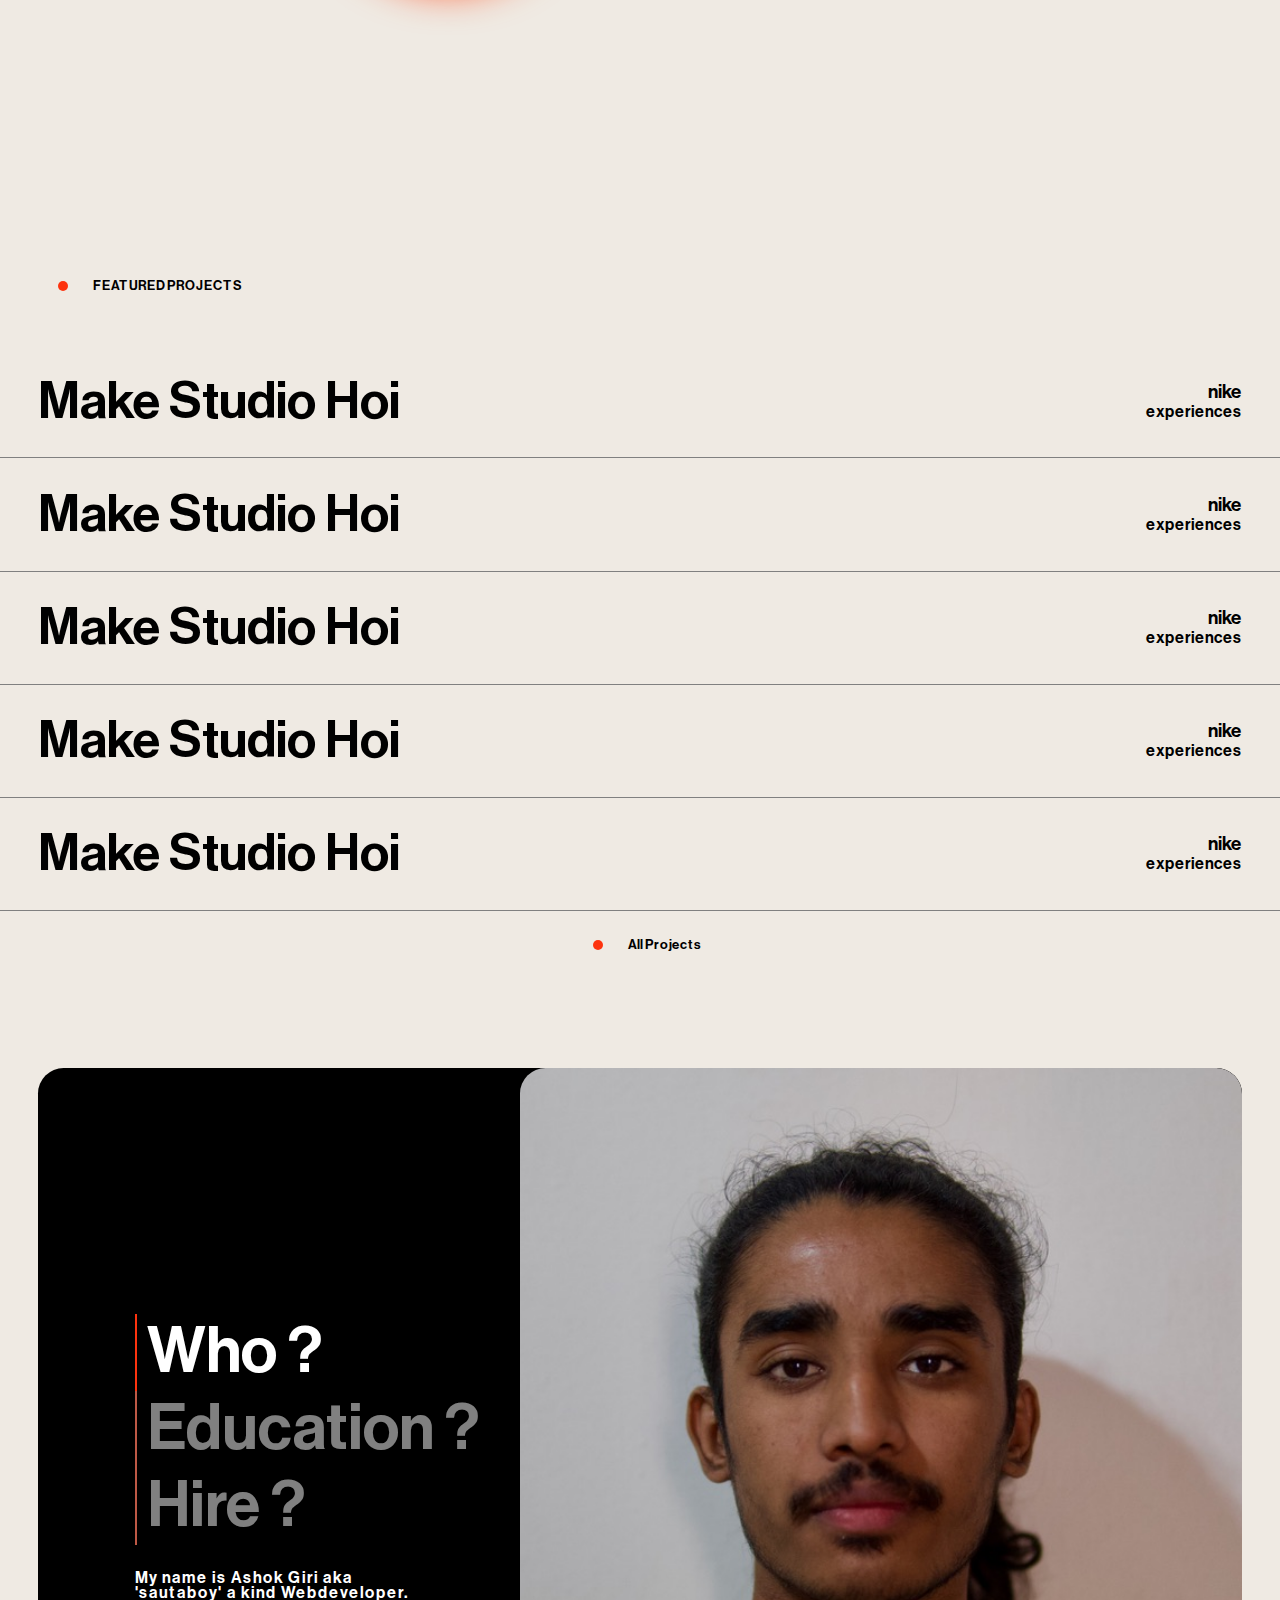
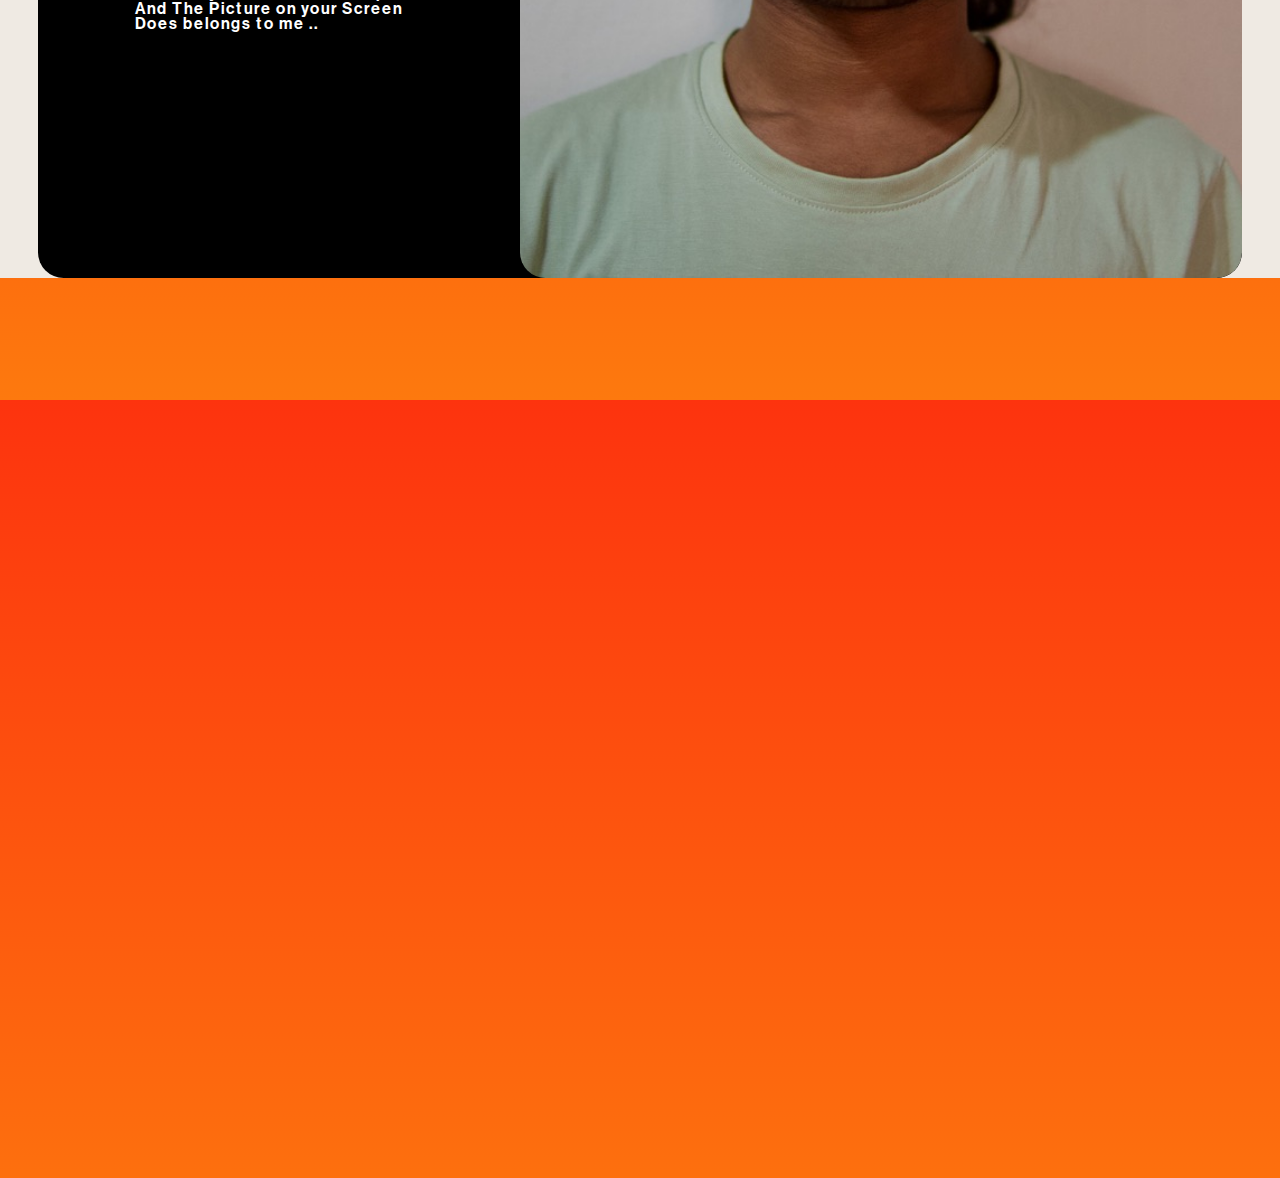
==== commit 9be5e3b1: "done for all" ====
--- a/index.html
+++ b/index.html
@@ -20,23 +20,17 @@
 
 
     <div id="main">
-        <div class="loader">
-            <h1>Ready</h1>
-            <h1>Set</h1>
-            <h1>Go</h1>
-        </div>
-
         <div id="page-1" class="work">
             <nav>
-                <a href="" class="sautaboy index-page">sautaboy</a>
+                <a href="/index.html" class="sautaboy index-page">sautaboy</a>
 
                 <!-- menu for phone -->
                 <div class="phone-nav">
-                    <a href="" class="sautaboy index-page">sautaboy</a>
+                    <a href="/" class="sautaboy index-page">sautaboy</a>
 
                     <a class="menu-btn">
+                        <i class="ri-menu-line open"></i>
                         <i class="ri-close-line"></i>
-                        <i class="ri-menu-line"></i>
                         <span>menu</span>
                     </a>
 
@@ -46,7 +40,7 @@
                     <a href="/work.html">
                         <span>work</span>
                     </a>
-                    <a href="">
+                    <a href="#">
                         <span>studio</span>
                     </a>
                     <a href="/contact.html">
@@ -59,7 +53,8 @@
 
             <div id="center">
                 <div id="left">
-                    <h3>Sundown is a multi-disciplinary studio focused on creating unique, end-to-end experiences and
+                    <h3>Sundown is a multi-disciplinary studio focused on creating unique, end-to-end experiences
+                        and
                         environments.</h3>
                 </div>
                 <div id="right">
@@ -139,9 +134,11 @@
                     <img src="https://assets-global.website-files.com/64d3dd9edfb41666c35b15b7/64d3dd9edfb41666c35b15d1_Holding_thumb-p-800.jpg"
                         alt="">
                     <p>
-                        We love to create, we love to solve, we love to collaborate, and we love to turn amazing ideas
+                        We love to create, we love to solve, we love to collaborate, and we love to turn amazing
+                        ideas
                         into reality. We’re here
-                        to partner with you through every step of the process and know that relationships are the most
+                        to partner with you through every step of the process and know that relationships are the
+                        most
                         important things we
                         build.
 
@@ -299,15 +296,6 @@
     </div>
 
 
-    <script src="https://cdn.jsdelivr.net/npm/locomotive-scroll@3.5.4/dist/locomotive-scroll.js"></script>
-
-
-
-    <script src="https://cdnjs.cloudflare.com/ajax/libs/gsap/3.12.5/ScrollTrigger.min.js"
-        integrity="sha512-onMTRKJBKz8M1TnqqDuGBlowlH0ohFzMXYRNebz+yOcc5TQr/zAKsthzhuv0hiyUKEiQEQXEynnXCvNTOk50dg=="
-        crossorigin="anonymous" referrerpolicy="no-referrer"></script>
-
-
     <script src="script.js"></script>
 </body>
 
--- a/style.css
+++ b/style.css
@@ -58,7 +58,7 @@
     -webkit-background-clip: text;
     position: absolute;
     opacity: 0;
-    animation: loadText 1s linear;
+    animation: loadText .5s linear;
 }
 
 .loader h1:nth-child(1) {
@@ -66,11 +66,11 @@
 }
 
 .loader h1:nth-child(2) {
+    animation-delay: 1.5s;
+}
+
+.loader h1:nth-child(3) {
     animation-delay: 2s;
-}
-
-.loader h1:nth-child(3) {
-    animation-delay: 3s;
 }
 
 @keyframes loadText {
@@ -426,6 +426,7 @@
     overflow: hidden;
     color: #000;
     pointer-events: initial;
+
 }
 
 #page-3 .elem h1 {
@@ -561,7 +562,6 @@
 
 #page-5 {
     background: #EFEAE3;
-
     width: 100%;
     margin: 0 auto;
     min-height: 70vh;
@@ -575,36 +575,6 @@
     overflow-x: scroll;
 }
 
-
-.swiper-slide {
-    text-align: center;
-    font-size: 18px;
-    display: flex;
-    justify-content: center;
-    align-items: center;
-    min-width: calc(100% / 3);
-    border-left: 1px solid gray;
-    display: flex;
-    flex-direction: column;
-    padding: 1vw;
-    min-height: 30vh;
-    position: relative;
-    justify-content: flex-end;
-}
-
-#page-5::-webkit-scrollbar {
-    display: none;
-}
-
-
-.swiper-slide img {
-    display: block;
-    width: 110px;
-    height: 110px;
-    position: absolute;
-    top: 5px;
-    left: 5px;
-}
 
 #page-5 #circle {
     background: #FD330E;
@@ -850,8 +820,14 @@
         gap: 10px;
     }
 
-    .menu-btn i:nth-child(1) {
+    .menu-btn i.ri-close-line,
+    .menu-btn i.ri-menu-line {
         display: none;
+    }
+
+    .menu-btn i.ri-close-line.open,
+    .menu-btn i.ri-menu-line.open {
+        display: block;
     }
 
     #page-1 {
@@ -977,6 +953,7 @@
         text-align: left;
         justify-content: flex-end;
         gap: 2vh;
+        background: #dadada;
     }
 
     #page-3 .elem div {
@@ -1120,4 +1097,25 @@
     }
 
 
+
+    .loader {
+        height: 100vh;
+        position: fixed;
+        top: 0;
+        width: 100vw;
+        z-index: 9999;
+        background: #000;
+        transition: .3s ease-in-out;
+        display: flex;
+        flex-direction: column;
+        align-items: center;
+        justify-content: center;
+
+    }
+
+    .loader h1 {
+        font-size: 5vh;
+    }
+
+
 }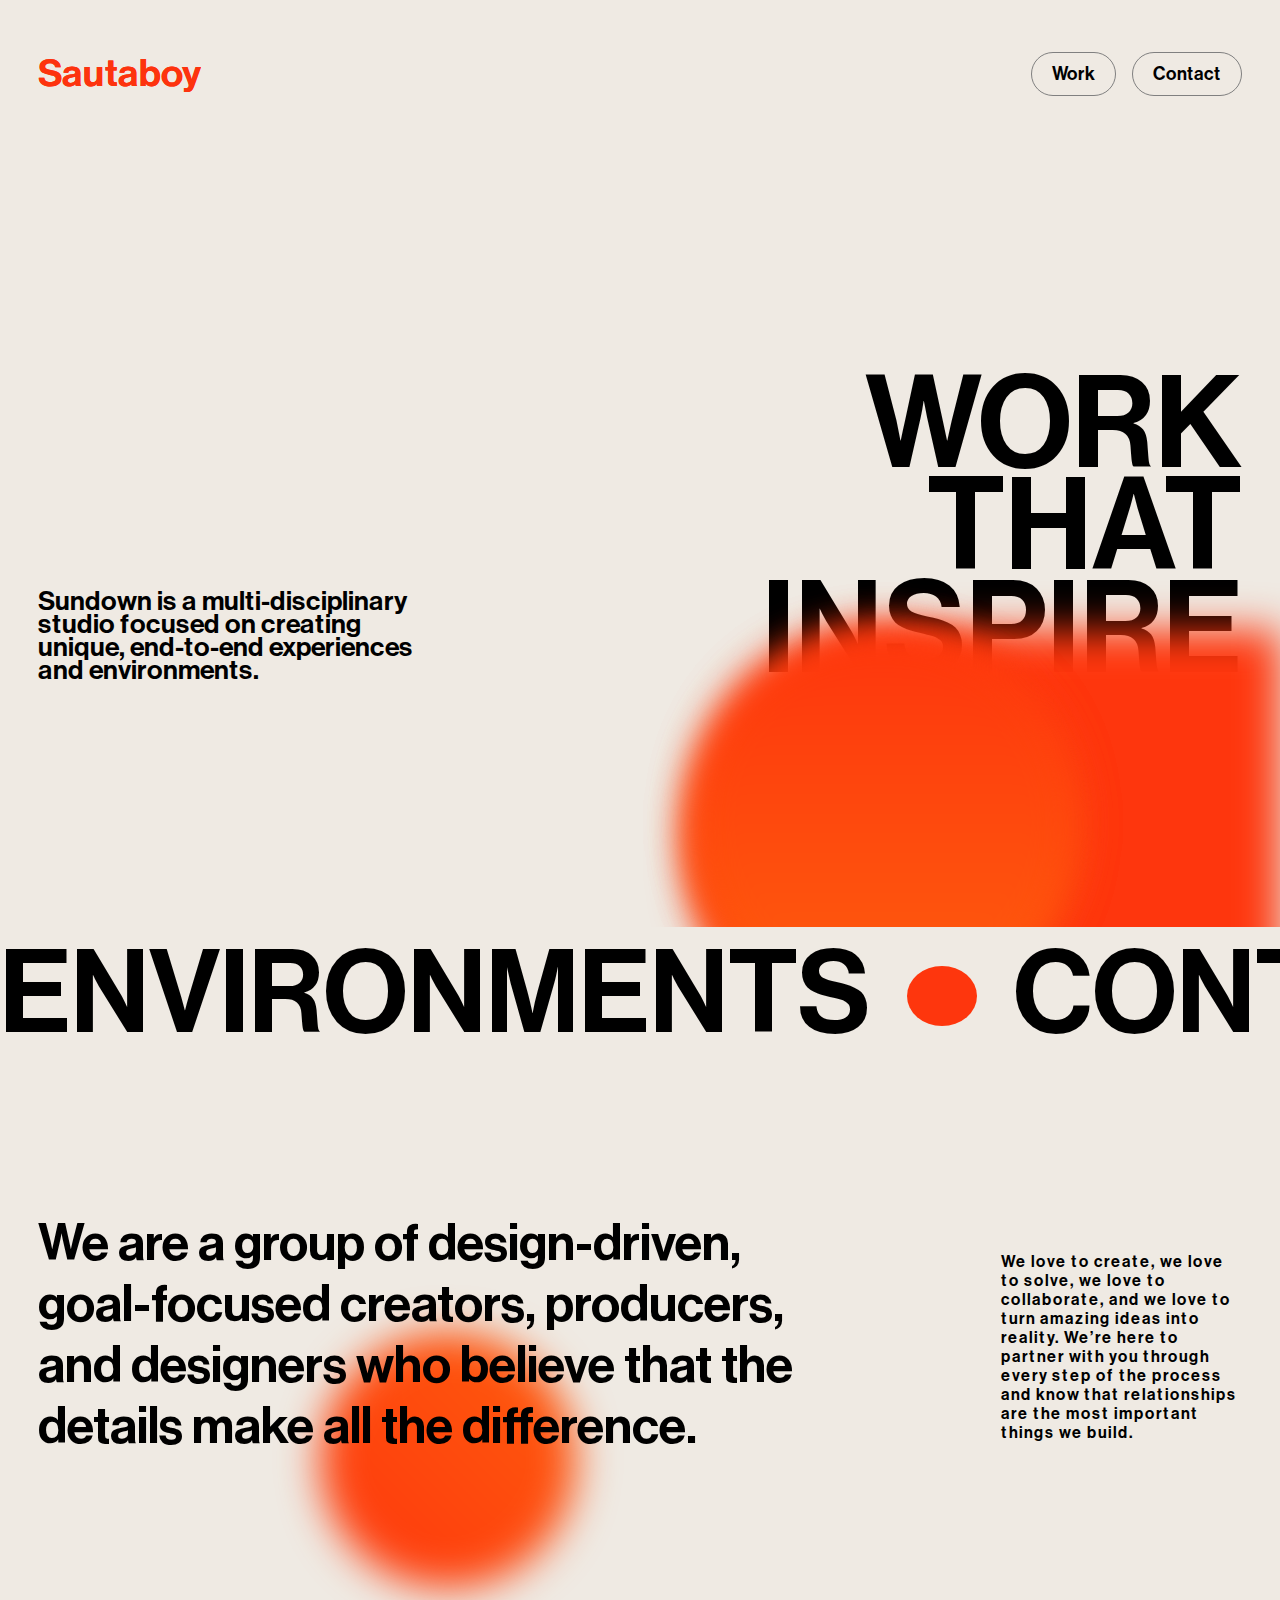
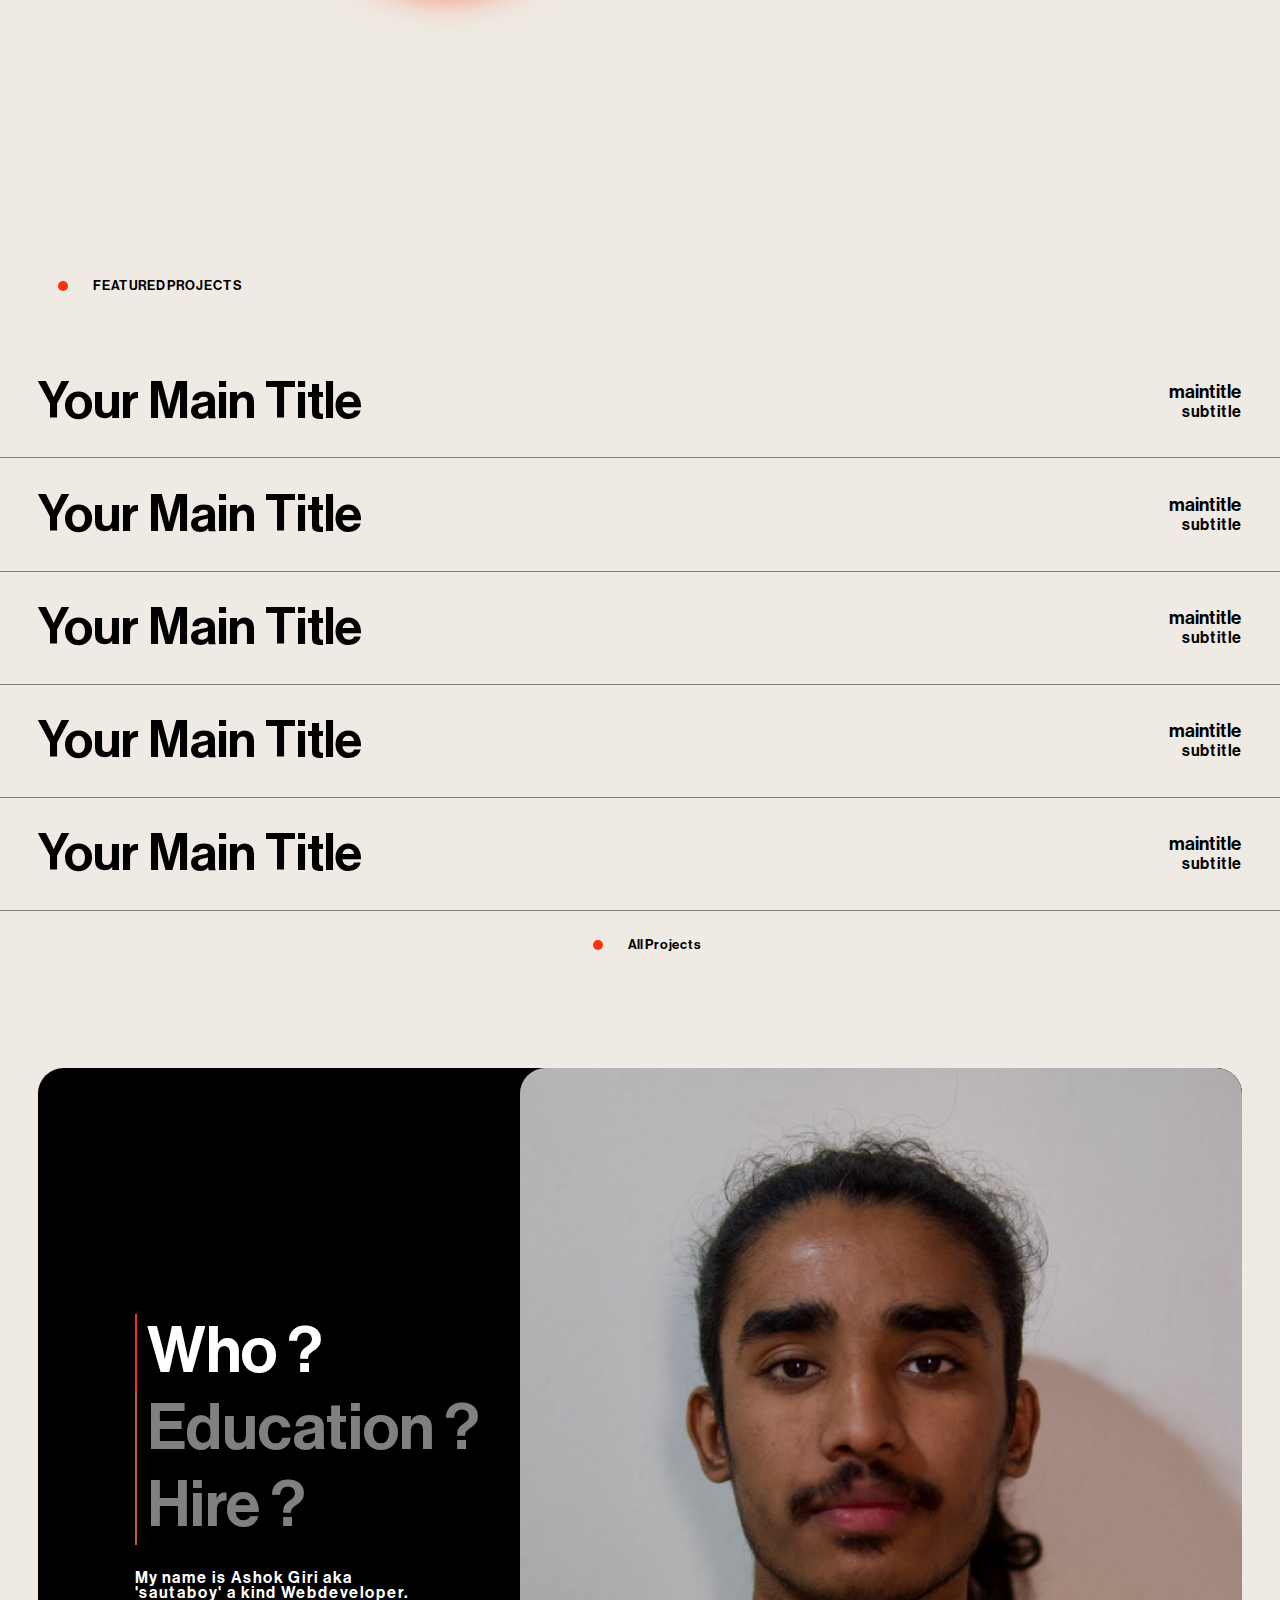
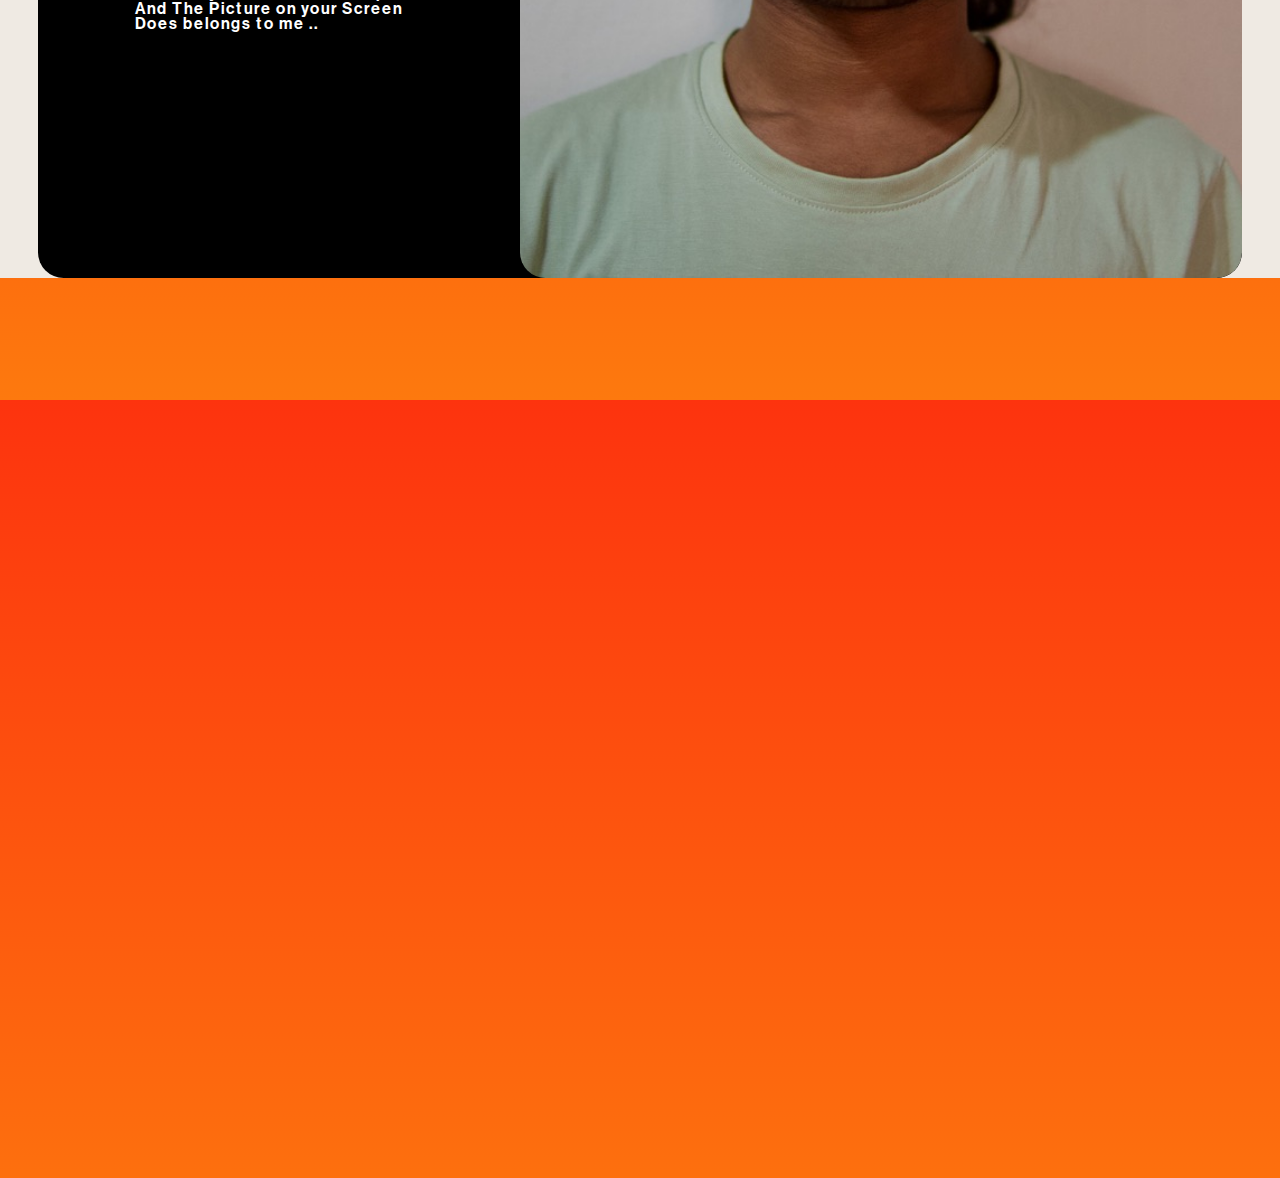
==== commit 7b7f7835: "done for all" ====
--- a/index.html
+++ b/index.html
@@ -4,7 +4,7 @@
 <head>
     <meta charset="UTF-8">
     <meta name="viewport" content="width=device-width, initial-scale=1.0">
-    <title>Sundown Studio</title>
+    <title>sautaboy</title>
     <link rel="shortcut icon" href="./icon.png" type="image/x-icon">
     <link rel="stylesheet" href="https://cdn.jsdelivr.net/npm/locomotive-scroll@3.5.4/dist/locomotive-scroll.css">
 
@@ -30,7 +30,7 @@
 
                     <a class="menu-btn">
                         <i class="ri-menu-line open"></i>
-                        <i class="ri-close-line"></i>
+                        <i class="ri-close-line "></i>
                         <span>menu</span>
                     </a>
 
@@ -39,9 +39,6 @@
                 <div class="navlist">
                     <a href="/work.html">
                         <span>work</span>
-                    </a>
-                    <a href="#">
-                        <span>studio</span>
                     </a>
                     <a href="/contact.html">
                         <span>contact</span>
@@ -161,50 +158,50 @@
                 data-image="https://images.unsplash.com/photo-1682686581264-c47e25e61d95?q=80&w=3387&auto=format&fit=crop&ixlib=rb-4.0.3&ixid=M3wxMjA3fDF8MHxwaG90by1wYWdlfHx8fGVufDB8fHx8fA%3D%3D">
                 <img src="" alt="">
 
-                <h1>make studio hoi</h1>
-                <div>
-                    <h3>nike</h3>
-                    <h4>experiences</h4>
+                <h1>Your Main Title</h1>
+                <div>
+                    <h3>maintitle</h3>
+                    <h4>subtitle</h4>
                 </div>
             </a>
 
             <a href="#" class="elem"
                 data-image="https://images.unsplash.com/photo-1524005552021-ae918bff36ae?q=80&w=3387&auto=format&fit=crop&ixlib=rb-4.0.3&ixid=M3wxMjA3fDB8MHxwaG90by1wYWdlfHx8fGVufDB8fHx8fA%3D%3D">
                 <img src="" alt="">
-                <h1>make studio hoi</h1>
-                <div>
-                    <h3>nike</h3>
-                    <h4>experiences</h4>
+                <h1>Your Main Title</h1>
+                <div>
+                    <h3>maintitle</h3>
+                    <h4>subtitle</h4>
                 </div>
             </a>
             <a href="#" class="elem"
                 data-image="https://images.unsplash.com/photo-1494475673543-6a6a27143fc8?q=80&w=3387&auto=format&fit=crop&ixlib=rb-4.0.3&ixid=M3wxMjA3fDB8MHxwaG90by1wYWdlfHx8fGVufDB8fHx8fA%3D%3D">
                 <img src="" alt="">
 
-                <h1>make studio hoi</h1>
-                <div>
-                    <h3>nike</h3>
-                    <h4>experiences</h4>
+                <h1>Your Main Title</h1>
+                <div>
+                    <h3>maintitle</h3>
+                    <h4>subtitle</h4>
                 </div>
             </a>
             <a href="#" class="elem"
                 data-image="https://images.unsplash.com/photo-1501426026826-31c667bdf23d?q=80&w=2983&auto=format&fit=crop&ixlib=rb-4.0.3&ixid=M3wxMjA3fDB8MHxwaG90by1wYWdlfHx8fGVufDB8fHx8fA%3D%3D">
                 <img src="" alt="">
 
-                <h1>make studio hoi</h1>
-                <div>
-                    <h3>nike</h3>
-                    <h4>experiences</h4>
+                <h1>Your Main Title</h1>
+                <div>
+                    <h3>maintitle</h3>
+                    <h4>subtitle</h4>
                 </div>
             </a>
             <a href="#" class="elem"
                 data-image="https://images.unsplash.com/photo-1706743793262-cdc71138ea90?q=80&w=3387&auto=format&fit=crop&ixlib=rb-4.0.3&ixid=M3wxMjA3fDB8MHxwaG90by1wYWdlfHx8fGVufDB8fHx8fA%3D%3D">
                 <img src="" alt="">
 
-                <h1>make studio hoi</h1>
-                <div>
-                    <h3>nike</h3>
-                    <h4>experiences</h4>
+                <h1>Your Main Title</h1>
+                <div>
+                    <h3>maintitle</h3>
+                    <h4>subtitle</h4>
                 </div>
             </a>
             <!-- many more -->
@@ -284,7 +281,7 @@
 
         <div id="socialMedia">
             <a href="">
-                Copyright © Sundown Studio
+                Copyright © Sautaboy
             </a>
             <a href="https://x.com/sautaboy" target="_blank">X</a>
             <a href="https://instagram.com/sautaboy" target="_blank">Instagram</a>
